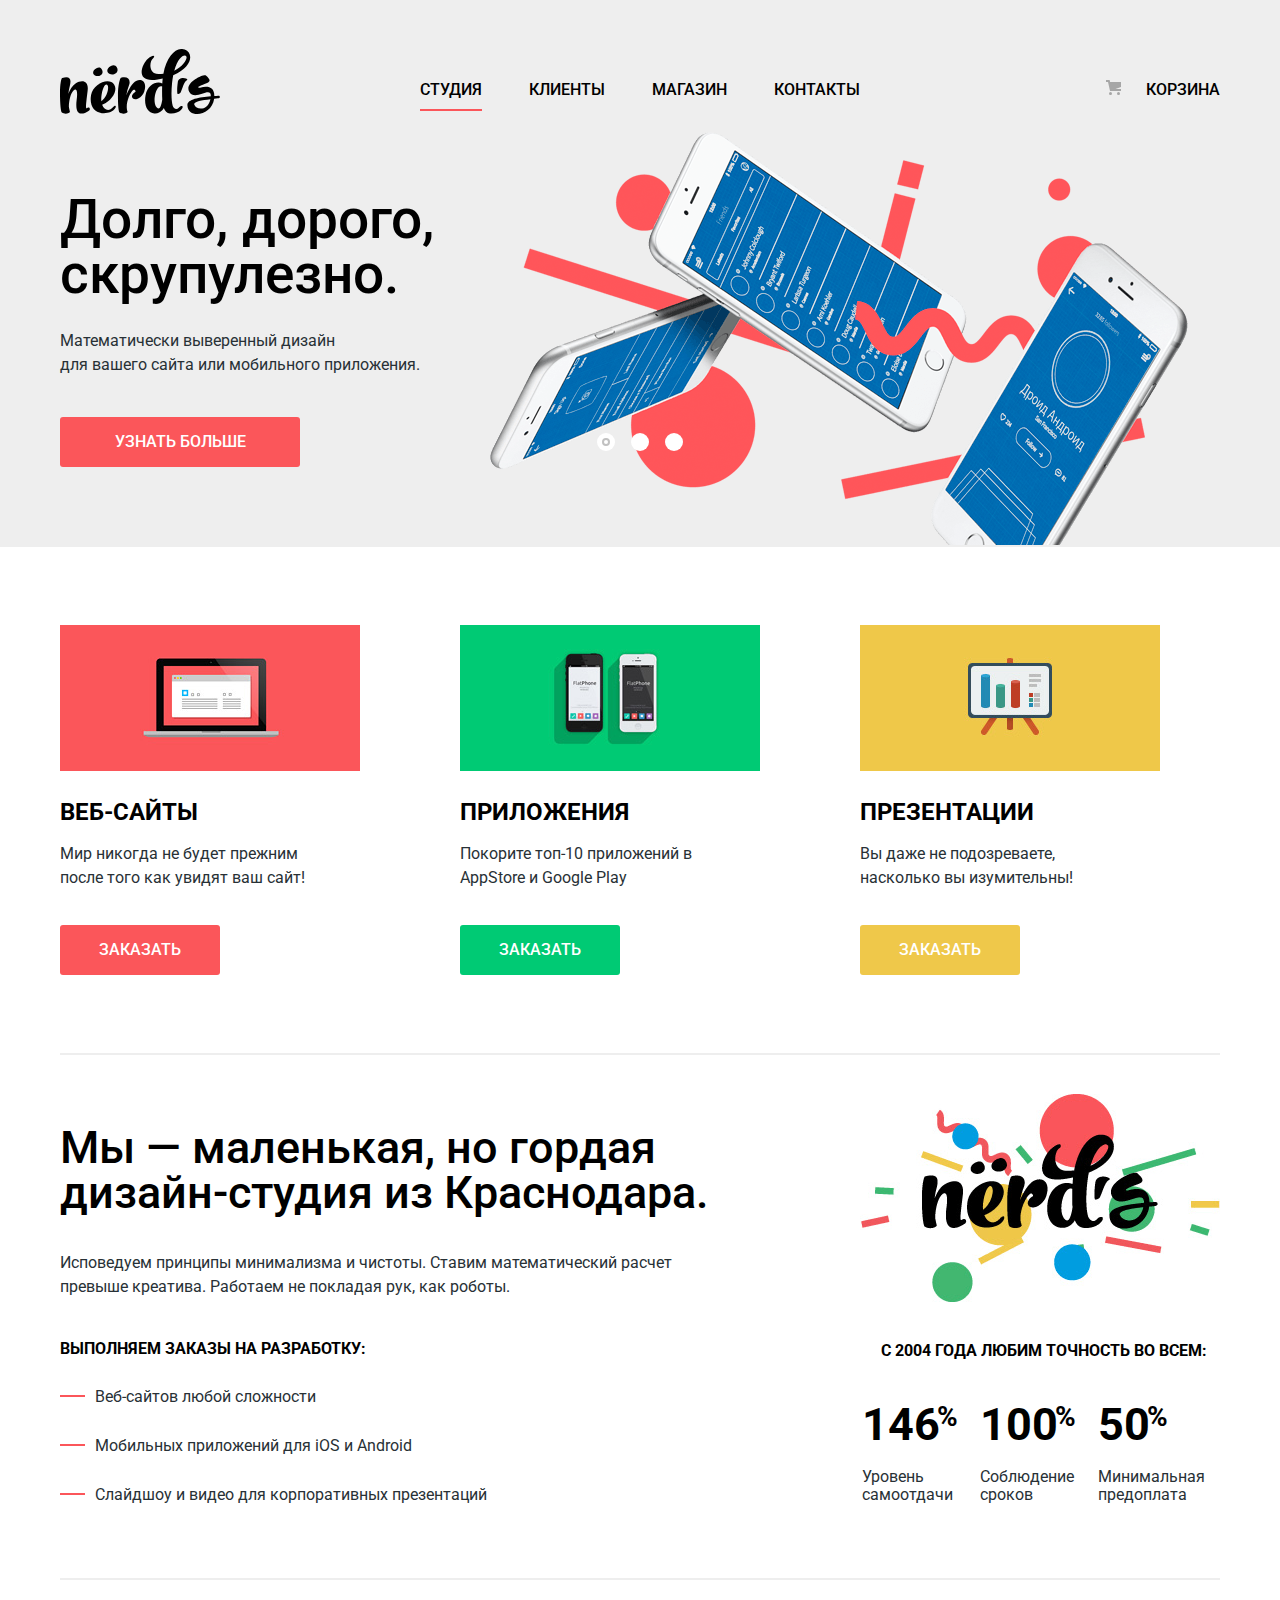
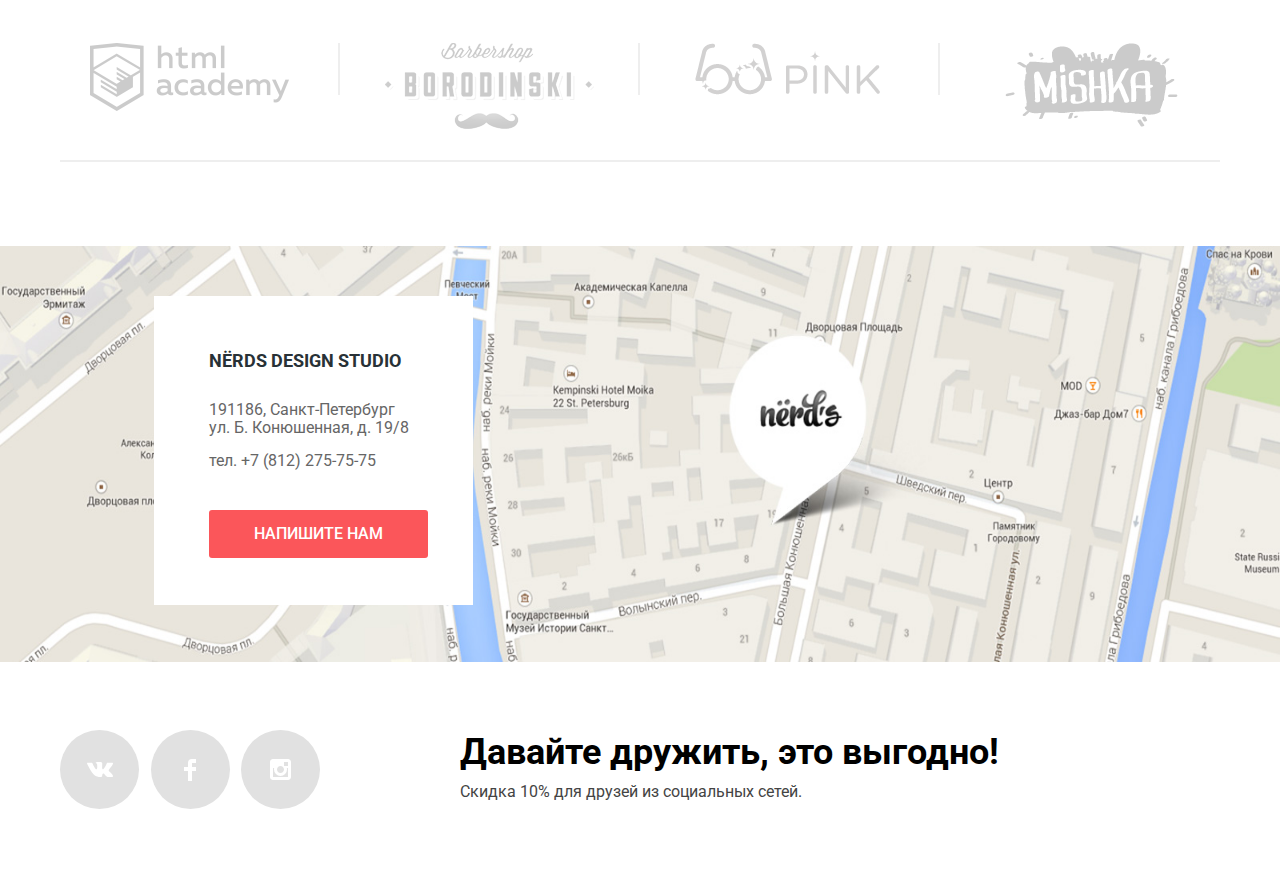
==== index.html @ 0e29449e "Исправил недочеты первой страницы. Начал разметку второй" ====
<!DOCTYPE html>
<html lang="ru">
  <head>
    <meta charset="utf-8">
    <title>HTML Academy: Нёрдс</title>
    <link href="https://fonts.googleapis.com/css?family=Roboto:400,500,700" rel="stylesheet">
    <link href="css/normalize.css" rel="stylesheet">
    <link href="css/style.css" rel="stylesheet">
  </head>
  <body>
    <header class="header-main">
      <nav class="header-nav container">
        <a class="header-logo">
          <img src="svg/header-svg/nerds-logo.svg" width="160" height="65" alt="Логотип Nerd's" class="logo">
        </a>
        <ul class="navigation-list">
          <li class="navigation-item"><a class="navigation-link current-link" href="index.html">Студия</a></li>
          <li class="navigation-item"><a class="navigation-link" href="#customers">Клиенты</a></li>
          <li class="navigation-item"><a class="navigation-link" href="catalog.html">Магазин</a></li>
          <li class="navigation-item"><a class="navigation-link" href="#communications">Контакты</a></li>
        </ul>
        <ul class="basket-list">
          <li class="basket-item"><a class="navigation-link basket" href="basket.html">Корзина</a></li>
        </ul>
      </nav>

      <section class="slider container">
        <div class="radio-input">
          <h2 class="visually-hidden">Преимущества</h2>
          <input class="visually-hidden" type="radio" id="product-1" name="toggle" checked>
          <input class="visually-hidden" type="radio" id="product-2" name="toggle">
          <input class="visually-hidden" type="radio" id="product-3" name="toggle">
          <div class="slider-controls">
            <label class="slider-controls-item slider-controls-item--1" for="product-1">Первый</label>
            <label class="slider-controls-item slider-controls-item--2" for="product-2">Второй</label>
            <label class="slider-controls-item slider-controls-item--3" for="product-3">Третий</label>
          </div>
          <ul class="slider-list">
            <li class="slider-item">
              <h3>Долго, дорого,<br> скрупулезно.</h3>
              <p>Математически выверенный дизайн<br> для вашего сайта или мобильного приложения.</p>
              <a class="slider-item-button button button-width" href="#">Узнать больше</a>
            </li>
            <li class="slider-item">
              <h3>Любим математику как никто другой</h3>
              <p>Никакого креатива, только математические формулы для расчета идеальных пропорций.</p>
              <a class="slider-item-button button button-width" href="#">Узнать больше</a>
            </li>
            <li class="slider-item">
              <h3>Только ночь,<br> только хардкор</h3>
              <p>Работать днем, как все? Мы против этого.<br> Ближе к полуночи работа только начинается.</p>
              <a class="slider-item-button button button-width" href="#">Узнать больше</a>
            </li>
          </ul>
        </div>
      </section>
    </header>

    <main class="main-content">
      <h1 class="visually-hidden">Наши услуги</h1>

      <section class="main-advantages container">
        <h2 class="visually-hidden">Преимущества</h2>
        <ul class="advantages-list">

          <li class="advantages-item item-1">
            <h3>Веб-сайты</h3>
            <p>
              Мир никогда не будет прежним<br>
              после того как увидят ваш сайт!
            </p>
            <a class="button button-bg button-width" href="#">Заказать</a>
          </li>

          <li class="advantages-item item-2">
            <h3>Приложения</h3>
            <p>
              Покорите топ-10 приложений в<br>
              AppStore и Google Play
            </p>
            <a class="button button-bg button-width" href="#">Заказать</a>
          </li>

          <li class="advantages-item item-3">
            <h3>Презентации</h3>
            <p>
              Вы даже не подозреваете,<br>
              насколько вы изумительны!
            </p>
            <a class="button button-bg button-width" href="#">Заказать</a>
          </li>
        </ul>
      </section>

      <div class="about-us-wrapper container">
        <section class="main-about-us">
          <p class="tagline">Мы — маленькая, но гордая дизайн-студия из Краснодара.</p>
          <p>Исповедуем принципы минимализма и чистоты. Ставим математический расчет превыше креатива. Работаем не покладая рук, как роботы.</p>
          <h3>Выполняем заказы на разработку:</h3>
          <ul class="order-criteria">
            <li>Веб-сайтов любой сложности</li>
            <li>Мобильных приложений для iOS и Android</li>
            <li>Слайдшоу и видео для корпоративных презентаций</li>
          </ul>
        </section>

        <section class="main-statistics">
          <h2 class="visually-hidden">Наша статистика</h2>
          <table>
            <caption>С 2004 года любим точность во всем:</caption>
            <tr class="percentages">
              <td>146<sup>%</sup></td>
              <td>100<sup>%</sup></td>
              <td>50<sup>%</sup></td>
            </tr>
            <tr class="descrpt-row">
              <td>Уровень самоотдачи</td>
              <td>Соблюдение сроков</td>
              <td>Минимальная предоплата</td>
            </tr>
          </table>
        </section>
      </div>

      <section class="main-contacts container">
        <h2 class="visually-hidden">Контакты</h2>
        <ul class="contacts-list">
          <li class="contact-item">
            <a name="customers" href="https://htmlacademy.ru/intensive/htmlcss">
              <img src="img/index-img/htmlacademy.png" width="199" height="68" alt="Логотип HTML Academy">
            </a>
          </li>
          <li class="contact-item">
            <a href="#">
              <img src="img/index-img/barbershop.png" width="209" height="90" alt="Логотип Barbershop Borodinski">
            </a>
          </li>
          <li class="contact-item">
            <a href="#">
              <img src="img/index-img/pink.png" width="185" height="52" alt="Логотип Pink">
            </a>
          </li>
          <li class="contact-item">
            <a href="#">
              <img src="img/index-img/mishka.png" width="173" height="84" alt="Логотип Mishka">
            </a>
          </li>
        </ul>
      </section>
    </main>

    <footer class="footer-main">

      <section class="main-map">
        <img src="img/footer-img/map.jpg" alt="Карта. Как нас найти?" width="1600" height="416">
        <div class="address-centerer container">
          <div class="address">
            <h3>Nёrds design studio</h3>
            <p>
              191186, Санкт-Петербург<br>
              ул. Б. Конюшенная, д. 19/8<br>
            </p>
            <p>тел. <a name="communications" class="telephone">+7 (812) 275-75-75</a></p>
            <a class="button button-width" href="write-us.html">Напишите нам</a>
          </div>
          <section class="modal modal-write-us">
            <h2>Напишите нам</h2>
            <form class="write-us-form" action="https://echo.htmlacademy.ru" method="post">
              <div class="wrapper-row">
                <p>
                  <label for="login-id">Ваше имя:</label><br>
                  <input type="text" name="login" id="login-id" pattern="^[А-Яа-яЁё\s]+$" placeholder="Имя Фамилия">
                </p>
                <p>
                  <label for="email-id">Ваш e-mail:</label><br>
                  <input type="email" name="email" id="email-id" placeholder="email@example.com">
                </p>
              </div>
              <div class="wrapper-row">
                <p>
                  <label for="comment-id">Текст письма:</label>
                  <textarea id="comment-id" name="comment" rows="5" cols="85" placeholder="В свободной форме"></textarea>
                </p>
              </div>
              <button class="button send-off" type="submit">Отправить</button>
              <button class="button-close" type="button">Закрыть</button>
            </form>
          </section>
        </div>

      </section>

      <section class="footer-social-media container">
        <h2 class="visually-hidden">Мы в социальных сетях</h2>
        <div class="social">
          <ul class="social-item">
            <li>
              <a class="radius-button button-vk" href="https://vk.com/htmlacademy">
                <span class="visually-hidden">Вконтакте</span>
                <svg xmlns="http://www.w3.org/2000/svg" width="26" height="15" viewBox="0 0 26 15">
                  <path fill="#FFF" d="M16.138 11.51c.956-.309 2.18 2.04 3.483 2.939.978.681 1.727.534 1.727.534l3.473-.05s1.815-.112.957-1.554c-.071-.12-.503-1.069-2.585-3.022-2.177-2.043-1.882-1.712.739-5.244 1.597-2.153 2.236-3.468 2.036-4.028-.192-.539-1.365-.399-1.365-.399L20.69.713c-.381.001-.704.119-.851.515-.003.004-.621 1.666-1.445 3.079-1.741 2.989-2.436 3.148-2.724 2.961-.661-.433-.494-1.737-.494-2.664 0-2.897.432-4.105-.846-4.417-.427-.104-.739-.172-1.828-.182-1.392-.021-2.574 0-3.244.329-.445.223-.786.712-.579.74.26.035.843.16 1.155.586.401.552.389 1.789.389 1.789s.229 3.411-.54 3.834c-.528.29-1.25-.302-2.803-3.016-.793-1.388-1.392-2.922-1.392-2.922s-.116-.285-.326-.441c-.25-.185-.6-.244-.6-.244L.848.684S.29.7.085.946c-.182.218-.015.668-.015.668s2.909 6.881 6.203 10.347c3.02 3.182 6.452 2.971 6.452 2.971h1.555s.469-.054.709-.312c.224-.24.214-.691.214-.691s-.031-2.109.935-2.419z"/>
                </svg>
              </a>
            </li>
            <li>
              <a class="radius-button button-facebook" href="#">
                <span class="visually-hidden">Фейсбук</span>
                <svg xmlns="http://www.w3.org/2000/svg" width="12" height="22" viewBox="0 0 12 22">
                  <path fill="#FFF" d="M12 4V0H8a4 4 0 0 0-4 4v4H0v4h4v10h4V12h4V8H8V4h4z"/>
                </svg>
              </a>
            </li>
            <li>
              <a class="radius-button button-instagram" href="#">
                <span class="visually-hidden">Инстраграм</span>
                <svg xmlns="http://www.w3.org/2000/svg" width="21" height="21" viewBox="0 0 21 21">
                  <path fill="#FFF" d="M18 0H3C1.35 0 0 1.35 0 3v15c0 1.65 1.35 3 3 3h15c1.65 0 3-1.35 3-3V3c0-1.65-1.35-3-3-3zm-7.5 7c1.93 0 3.5 1.57 3.5 3.5S12.43 14 10.5 14 7 12.43 7 10.5 8.57 7 10.5 7zM18 18H3V9h1.181A6.504 6.504 0 0 0 4 10.5a6.5 6.5 0 1 0 13 0 6.45 6.45 0 0 0-.181-1.5H18v9zm0-11h-4V3h4v4z"/>
                </svg>
              </a>
            </li>
          </ul>
        </div>
        <div class="be-friend">
          <b>Давайте дружить, это выгодно!</b>
          <p>Скидка 10% для друзей из социальных сетей.</p>
        </div>
      </section>
    </footer>
  </body>
</html>
---- css/style.css ----
body {
  margin: 0;
  padding: 0;
  font-family: 'Roboto', sans-serif;
  font-size: 16px;
  line-height: 24px;
  font-weight: 400;
  color: #283136;
  background-color: #ffffff;
}

.header-main {
  background-color: #eeeeee;
  margin-bottom: 62px;
}

.container {
  width: 1160px;
  padding: 0 20px;
}

a {
  text-decoration: none;
}

.visually-hidden {
  display: none;
}

.button {
  display: block;
  width: 240px;
  padding: 13px 0;
  line-height: 18px;
  color: #ffffff;
  text-transform: uppercase;
  text-align: center;
  text-decoration: none;
  background-color: #fb565a;
  border-radius: 3px;
  font-weight: 500;
  border: none;
}

.button:hover,
.button:focus {
  background-color: #e74246;
}

.button:active {
  color: rgba(255, 255, 255, 0.3);
  background-color: #d7373b;
  box-shadow: 0 3px rgba(0, 0, 0, 0.1) inset;
}

.header-nav {
  display: flex;
  justify-content: space-between;
  margin: 0 auto;
  padding-top: 49px;

}

.header-logo {
  width: 165px;
  height: 65px;
  display: flex;
}

.navigation-list {
  width: 440px;
  padding: 0;
  padding-top: 10px;
  padding-left: 35px;
  display: flex;
  justify-content: space-between;
  align-items: flex-end;
  flex-wrap: wrap;
}

.navigation-item,
.basket-item {
  list-style-type: none;
  margin: 0;
}

.navigation-item a,
.basket-item a {
  color: #000000;
  text-transform: uppercase;
  font-weight: 500;
  line-height: 30px;
}

.basket-list {
  width: 160px;
  display: flex;
  justify-content: flex-end;
  align-items: flex-end;
}

.basket::before {
  content: url("../svg/header-svg/cart-icon.svg");
  width: 15px;
  height: 15px;
  padding-right: 25px;
}

.navigation-item .navigation-link:hover,
.basket-item .navigation-link:hover {
  color: #fb565a;
}

.navigation-item .navigation-link:active,
.basket-item .navigation-link:active {
  color: rgba(0, 0, 0, 0.3);
}

.navigation-item .current-link {
  border-bottom: 2px solid #fb565a;
  padding-bottom: 10px;
}

.radio-input {
  width: 1160px;
  margin: 0 auto;
  padding: 0px;
  box-sizing: border-box;
}

.slider {
  margin: 0 auto;
  position: relative;
  background-color: #eeeeee;
}

.slider-controls {
  position: absolute;
  left: 50%;
  bottom: 104px;
  z-index: 100;
  width: 160px;
  height: 18px;
  text-align: center;
  font-size: 0;
  transform: translateX(-50%);
}

.slider-controls label {
  position: relative;
  display: inline-block;
  width: 18px;
  height: 18px;
  padding: 8px;
  border-radius: 50%;
  cursor: pointer;
}

.slider-controls label::after {
  content: "";
  position: absolute;
  top: 8px;
  left: 8px;
  z-index: 1;
  width: 18px;
  height: 18px;
  background: #ffffff;
  border-radius: 50%;
}

.slider-list {
  margin: 0;
  padding: 0;
  list-style: none;
}

.slider-item {
  display: none;
  padding: 71px 0 80px 0;
}


.slider-item:nth-child(1) {
  background-image: url("../img/header-img/slide1.png");
  background-repeat: no-repeat;
  background-position: 93% 11px;
}

.slider-item:nth-child(2) {
  background-image: url("../img/header-img/slide2.png");
  background-repeat: no-repeat;
  background-position: 100% 0;
}

.slider-item:nth-child(3) {
  background-image: url("../img/header-img/slide3.png");
  background-repeat: no-repeat;
  background-position: 100% 20px;
}

#product-1:checked ~ .slider-list .slider-item:nth-child(1) {
  display: block;
}

#product-2:checked ~ .slider-list .slider-item:nth-child(2) {
  display: block;
}

#product-3:checked ~ .slider-list .slider-item:nth-child(3) {
  display: block;
}

#product-1:checked ~ .slider-controls .slider-controls-item--1::before,
#product-2:checked ~ .slider-controls .slider-controls-item--2::before,
#product-3:checked ~ .slider-controls .slider-controls-item--3::before {
  content: "";
  position: absolute;
  left: 50%;
  top: 50%;
  z-index: 2;
  width: 4px;
  height: 4px;
  margin: -4px;
  background-color: inherit;
  border: 2px solid #c1c1c1;
  border-radius: 50%;
}

.slider-item h3 {
  max-width: 600px;
  margin: 0;
  margin-bottom: 27px;
  font-size: 55px;
  line-height: 55px;
  font-weight: 500;
  color: #000000;
}

.slider-item p {
  max-width: 430px;
  margin: 0;
  margin-bottom: 40px;
}

.slider-item .button-width {
  padding: 16px 0px;
}

.main-content {
  display: flex;
  flex-direction: column;
}

.main-advantages {
  display: flex;
  margin: 0 auto;
  margin-bottom: 78px;
}

.advantages-list {
  width: 1100px;
  display: flex;
  justify-content: space-between;
  padding: 0;
  list-style-type: none;
  margin-bottom: 0;
}

.advantages-item {
  width: 300px;
  padding-top: 150px;
}

.item-1 {
  background-image: url("../img/index-img/illustration-1.jpg");
  background-repeat: no-repeat;
}

.item-2 {
  background-image: url("../img/index-img/illustration-2.jpg");
  background-repeat: no-repeat;
}

.item-2 .button {
  background-color: #00ca74;
}

.item-2 .button:hover {
  background-color: #00aa62;
}

.item-3 {
  background-image: url("../img/index-img/illustration-3.jpg");
  background-repeat: no-repeat;
}

.item-3 .button {
  background-color: #efc84a;
}

.item-3 .button:hover {
  background-color: #e5a722;
}

.advantages-item h3 {
  color: #000000;
  font-size: 24px;
  font-weight: 700;
  line-height: 30px;
  text-transform: uppercase;
  margin-top: 22px;
  text-align: left;
  margin-bottom: 15px;
}

.advantages-item p {
  margin-top: 0px;
  margin-bottom: 35px;
  vertical-align: bottom;
}

.advantages-item .button-width {
  width: 160px;
  padding: 16px 0px;
}

.about-us-wrapper {
  position: relative;
  display: flex;
  flex-direction: row;
  justify-content: space-between;
  margin: 0 auto;
  padding-bottom: 30px;
  margin-bottom: 45px;
  padding-top: 26px;
}

.about-us-wrapper::before {
  position: absolute;
  top: 0px;
  content: "";
  width: 1160px;
  height: 2px;
  background-color: #eeeeee;
}

.main-about-us {
  width: 660px;
  display: flex;
  flex-direction: column;
  margin-top: 26px;
}

.tagline {
  color: #000000;
  font-size: 45px;
  line-height: 45px;
  font-weight: 500;
  margin-bottom: 20px;
  margin-top: 20px;
}

.main-about-us h3 {
  font-size: 16px;
  color: #000000;
  text-transform: uppercase;
  font-weight: 700;
  margin-top: 22px;
}

.order-criteria {
  padding-left: 35px;
  margin-top: 8px;
  list-style-type: none;
}

.order-criteria li {
  position: relative;
  margin-bottom: 25px;
}

.order-criteria li::before {
  position: absolute;
  width: 25px;
  height: 2px;
  background-color: #fb565a;
  content: "";
  top: 10px;
  left: -35px;
}

.main-statistics {
  width: 360px;
  display: flex;
  flex-direction: column;
  margin-top: 15px;
  padding-top: 245px;
  background-image: url("../img/index-img/nerds-illustration.png");
  background-repeat: no-repeat;
}

.main-statistics table {
  width: 360px;
}

.main-statistics caption {
  color: #000000;
  font-weight: 700;
  text-transform: uppercase;
  margin-bottom: 35px;
}

td {
  padding: 20px;
  padding-left: 0px;
  padding-bottom: 15px;
}

.percentages {
  color: #000000;
  line-height: 10px;
  font-size: 45px;
  font-weight: 700;
}

.percentages sup {
  font-size: 28px;
  margin-left: -3px;
}

.descrpt-row td {
  line-height: 18px;
}

.main-contacts {
  position: relative;
  margin: 0 auto;
  margin-bottom: 70px;
  padding-top: 20px;
  padding-bottom: 20px;
  padding-left: 0;
}

.main-contacts::before {
  position: absolute;
  top: -45px;
  left: 10px;
  content: "";
  width: 1160px;
  height: 2px;
  background-color: #eeeeee;
}

.main-contacts::after {
  position: absolute;
  top: 137px;
  left: 10px;
  content: "";
  width: 1160px;
  height: 2px;
  background-color: #eeeeee;
}

.contacts-list {
  display: flex;
  justify-content: space-between;
  list-style-type: none;
  padding-left: 0;
  margin-top: 0;
}

.contacts-list li {
  position: relative;
  display: flex;
  width: 260px;
}

.contacts-list li:first-of-type img {
  padding-left: 40px;
}

.contacts-list li:nth-of-type(2) img {
  padding-left: 35px;
}

.contacts-list li:nth-of-type(3) img {
  padding-left: 45px;
}

.contacts-list li:last-of-type img {
  padding-left: 55px;
}

.contact-item:first-of-type::after,
.contact-item:nth-of-type(2)::after,
.contact-item:nth-of-type(3)::after {
  position: absolute;
  left: 288px;
  content: "";
  width: 2px;
  height: 52px;
  background-color: #eeeeee;
}

.contacts-list img {
  opacity: 0.2;
}

.contacts-list img:hover {
  opacity: 1;
}

.contacts-list img:active {
  opacity: 0.1;
}

.main-map {
  position: relative;
}

.main-map img {
  width: 100%;
}

.address-centerer {
  position: absolute;
  width: 1160px;
  margin: 0 auto;
  left: 134px;
  top: 50px;
}

.address {
  width: 319px;
  padding-top: 50px;
  padding-bottom: 47px;
  background-color: #ffffff;
  text-align: center;
}

.address h3 {
  font-size: 18px;
  line-height: 30px;
  font-weight: 700;
  margin-top: 0;
  text-transform: uppercase;
  margin-bottom: 25px;
  padding-right: 50px;
  padding-left: 55px;
  text-align: left;
}

.address p {
  color: #666666;
  line-height: 18px;
  margin-bottom: 15px;
  padding-right: 50px;
  padding-left: 55px;
  text-align: left;
  word-wrap: break-word;
}

.address p:last-of-type {
  margin: 0;
  margin-bottom: 40px;
}

.address .button-width {
  width: 219px;
  margin-right: 40px;
  margin-left: 55px;
  padding: 15px 0px;
}

.modal {
  position: fixed;
  color: #000000;
  background-color: #ffffff;
  top: 30px;
  left: 257px;
}

.modal-write-us {
  display: none;
  width: 765px;
  padding: 70px 100px 84px 100px;
  border: 1px solid transparent;
  box-shadow: 2px 2px 70px 10px #595a5a;
}

.modal-write-us h2 {
  color: #000000;
  font-size: 45px;
  line-height: 45px;
  font-weight: 500;
  margin: 0;
  margin-bottom: 48px;
}

.wrapper-row {
  width: 760px;
  display: flex;
  justify-content: space-between;
}

.wrapper-row:first-of-type {
  margin-bottom: 20px;
}

.wrapper-row textarea {
  margin-bottom: 31px;
  resize: none;
}

.wrapper-row:not(:last-of-type) p {
  width: 360px;
}

.wrapper-row p {
  margin-top: 0px;
  line-height: 18px;
  font-weight: 700;
}

.write-us-form input[type="text"],
.write-us-form input[type="email"],
.write-us-form textarea {
  width: 100%;
  margin-top: 12px;
  box-sizing: border-box;
  outline: none;
  border: 2px solid #d7dcde;
  border-radius: 3px;
  padding: 16px 0px 18px 14px;
  font: inherit;
  font-weight: 400;
  color: #444444;
  opacity: 0.5;
  line-height: 18px;
}

.wrapper-row input:hover,
.wrapper-row textarea:hover {
  border-color: #b4b9bb;
}

.wrapper-row input:focus,
.wrapper-row textarea:focus {
  color: #444444;
  border-color: #000000;
  opacity: 1;
}

.wrapper-row input:invalid {
  border-color: #e74246;
  color: #e74246;
}


.button-close {
  position: absolute;
  top: 90px;
  left: 850px;
  font-size: 0;
  border: 0;
  width: 21px;
  height: 21px;
  background-color: transparent;
}

.button-close::before,
.button-close::after {
  content: "";
  position: absolute;
  top: 9px;
  left: 1px;
  width: 20px;
  height: 4px;
  background-color: #fb565a;
  opacity: 0.3;
}

.button-close::before {
  transform: rotate(45deg);
}

.button-close::after {
  transform: rotate(-45deg);
}

.button-close:hover::before,
.button-close:hover::after {
  opacity: 1;
}

.button-close:active::before,
.button-close:active::after {
  opacity: 0.1;
}

.footer-social-media {
  display: flex;
  margin: 0 auto;
  margin-bottom: 65px;
  justify-content: space-between;
  flex-wrap: wrap;
  margin-top: 45px;
}

.social-item {
  width: 260px;
  display: flex;
  justify-content: space-between;
  padding: 0px;
  text-decoration: none;
  list-style-type: none;
}

.social-item .radius-button {
  display: flex;
  align-items: center;
  justify-content: center;
  width: 79px;
  height: 79px;
  background-color: #e1e1e1;
  border-radius: 50%;
}

.social-item .radius-button:hover {
  background-color: #e74246;
}

.social-item .radius-button:active {
  background-color: #d7373b;
  box-shadow: inset 0px 3px 2px 0px #c13135;
}

.social-item .radius-button:active path {
  opacity: 0.3;
}

.be-friend {
  width: 760px;
  padding-top: 20px;
}

.be-friend b {
  color: #000000;
  font-size: 36px;
  line-height: 36px;
  font-weight: 700;
}

.be-friend p {
  color: #444444;
  line-height: 22px;
  vertical-align: middle;
  margin-top: 10px;
}

.catalog-page {
  margin: 0;
  padding: 0;
  font-family: 'Roboto', sans-serif;
  font-size: 16px;
  line-height: 24px;
  font-weight: 400;
  color: #283136;
  background-color: #ffffff;
}

.catalog-page .header-main {
  margin-bottom: 55px;
}

.header-h1 {
  color: #000000;
  display: flex;
  justify-content: center;
  margin: 0 auto;
  width: 760px;
  margin-top: 72px;
  padding-bottom: 107px;
  font-size: 55px;
  line-height: 55px;
}

.catalog-page .logo:hover {
  opacity: 0.7;
}

.catalog-page .logo:active {
  opacity: 0.2;
}


.catalog-page .main-content {
  display: flex;
  margin: 0 auto;
  flex-direction: row;
  justify-content: space-between;
}

.catalog-page .filter {
  width: 260px;
  margin-right: 140px;
}

.filter-group fieldset {
  border: 0;
}

.radio-item,
.checkbox-item,
.sort-by-class,
.project-screen {
  list-style-type: none;
}

.filter-group legend {
  color: #000000;
  font-size: 18px;
  line-height: 30px;
  font-weight: bold;
  text-transform: uppercase;
}

.range-list {
  padding-top: 0;
  padding-left: 0;
}

.range-list {
  margin: 0;
  padding: 0;
}

.range-filter {
  width: 260px;
  margin-top: 49px;
  margin-bottom: 55px;
}

.range-controls {
  position: relative;
  height: 41px;
  background-color: #eeeeee;
  border-radius: 5px;
  margin-bottom: 15px;
  padding-top: 39px;
  padding-right: 20px;
  padding-left: 20px;
}

.range-controls .scale {
  height: 2px;
  background: #d7dcde;
}

.range-controls .bar {
  width: 70%;
  height: 2px;
  background: #00ca74;
}

.range-controls .toggle {
  position: absolute;
  top: 31px;
  left: 0;
  width: 4px;
  height: 4px;
  padding: 0;
  border: 8px solid #ffffff;
  background-color: #ababab;
  border-radius: 50%;
  box-shadow: 0 2px 1px 0 #cfcfcf;
  cursor: pointer;
}

.range-controls .toggle-min {
  left: 18px;
}

.range-controls .toggle-max {
  left: 160px;
}

.price-controls {
  font-size: 0;
}

.price-controls label {
  display: inline-block;
  width: 50%;
  font-size: 16px;
  text-transform: uppercase;
}

.price-controls input {
  width: 60px;
  font-family: "Roboto", sans-serif;
  padding: 8px 10px;
  margin-left: 10px;
  font-size: 16px;
  text-align: center;
  color: #283136;
  border: none;
  border-radius: 5px;
  background: #f1f1f1;
}

.max-price {
  text-align: right;
}

.radio-list {
  padding: 0;
  margin: 0;
  margin-bottom: 10px;
}

.radio-item {
  padding: 0;
  line-height: 20px;
}

.radio-item li {
  padding-bottom: 20px;
}

.radio-container {
  position: relative;
  padding-left: 35px;
  cursor: pointer;
}

.radio-container:hover {
  color: #000000;
}

.radio-container input[type="radio"] + .radio-indicator {
  position: absolute;
  left: 0px;
  top: -2px;
  width : 18px;
  height: 18px;
  border-radius: 50%;
  border: 3px solid #4d4d4d;
  opacity: 0.4;
}

.radio-container input[type="radio"]:hover + .radio-indicator {
  opacity: 1;
}

.radio-container input[type="radio"]:checked + .radio-indicator::before,
.radio-container input[type="radio"]:checked + .radio-indicator::after {
  position: absolute;
  content: "";
  top: 4px;
  left: 4px;
  width: 10px;
  height: 10px;
  border-radius: 50%;
  background-color: #4d4d4d;
}

.checkbox-list {
  padding: 0;
  margin: 0;
  margin-bottom: 15px;
}

.checkbox-item {
  padding: 0;
  line-height: 20px;
}

.filter-checkbox {
  padding-bottom: 20px;
}

.checkbox-container {
  position: relative;
  padding-left: 35px;
  cursor: pointer;
}

.checkbox-container:hover {
  color: #283136;
}

.checkbox-container input[type="checkbox"] + .checkbox-indicator {
  position: absolute;
  top: -3px;
  left: -1px;
  width: 21px;
  height: 21px;
  border: 2px solid #283136;
  border-radius: 3px;
  opacity: 0.4;
}

.checkbox-container input[type="checkbox"]:hover + .checkbox-indicator {
  opacity: 1;
}

.checkbox-container input[type="checkbox"] + .checkbox-indicator::before  {
  position: absolute;
  content: "";
  top: 5px;
  left: 6px;
  width: 5px;
  height: 12px;
  background-color: #4d4d4d;
  opacity: 0.4;
}

.checkbox-container input[type="checkbox"] + .checkbox-indicator::after {
  position: absolute;
  content: "";
  top: 4px;
  left: 10px;
  width: 16px;
  height: 5px;
  background-color: #4d4d4d;
  opacity: 0.4;
}

.checkbox-container input[type="checkbox"] + .checkbox-indicator::before,
.checkbox-container input[type="checkbox"] + .checkbox-indicator::after {
  transform: rotate(135deg);
}

.checkbox-indicator::before,
.checkbox-indicator::after {
  display: none;
}

.checkbox-container input[type="checkbox"]:checked + .checkbox-indicator::before,
.checkbox-container input[type="checkbox"]:checked + .checkbox-indicator::after {
  display: block;
  opacity: 1;
}

.button-show {
  width: 260px;
  color: #000000;
  background-color: #eeeeee;
  padding: 15px 15px;
}

.button-show:hover,
.button-show:focus {
  background-color: #dfdfdf;
}

.button-show:active {
  background-color: #d5d5d5;
  color: rgba(0, 0, 0, 0.3);
}




.templates-wrapper {
  display: flex;
  width: 760px;
  flex-direction: column;
}
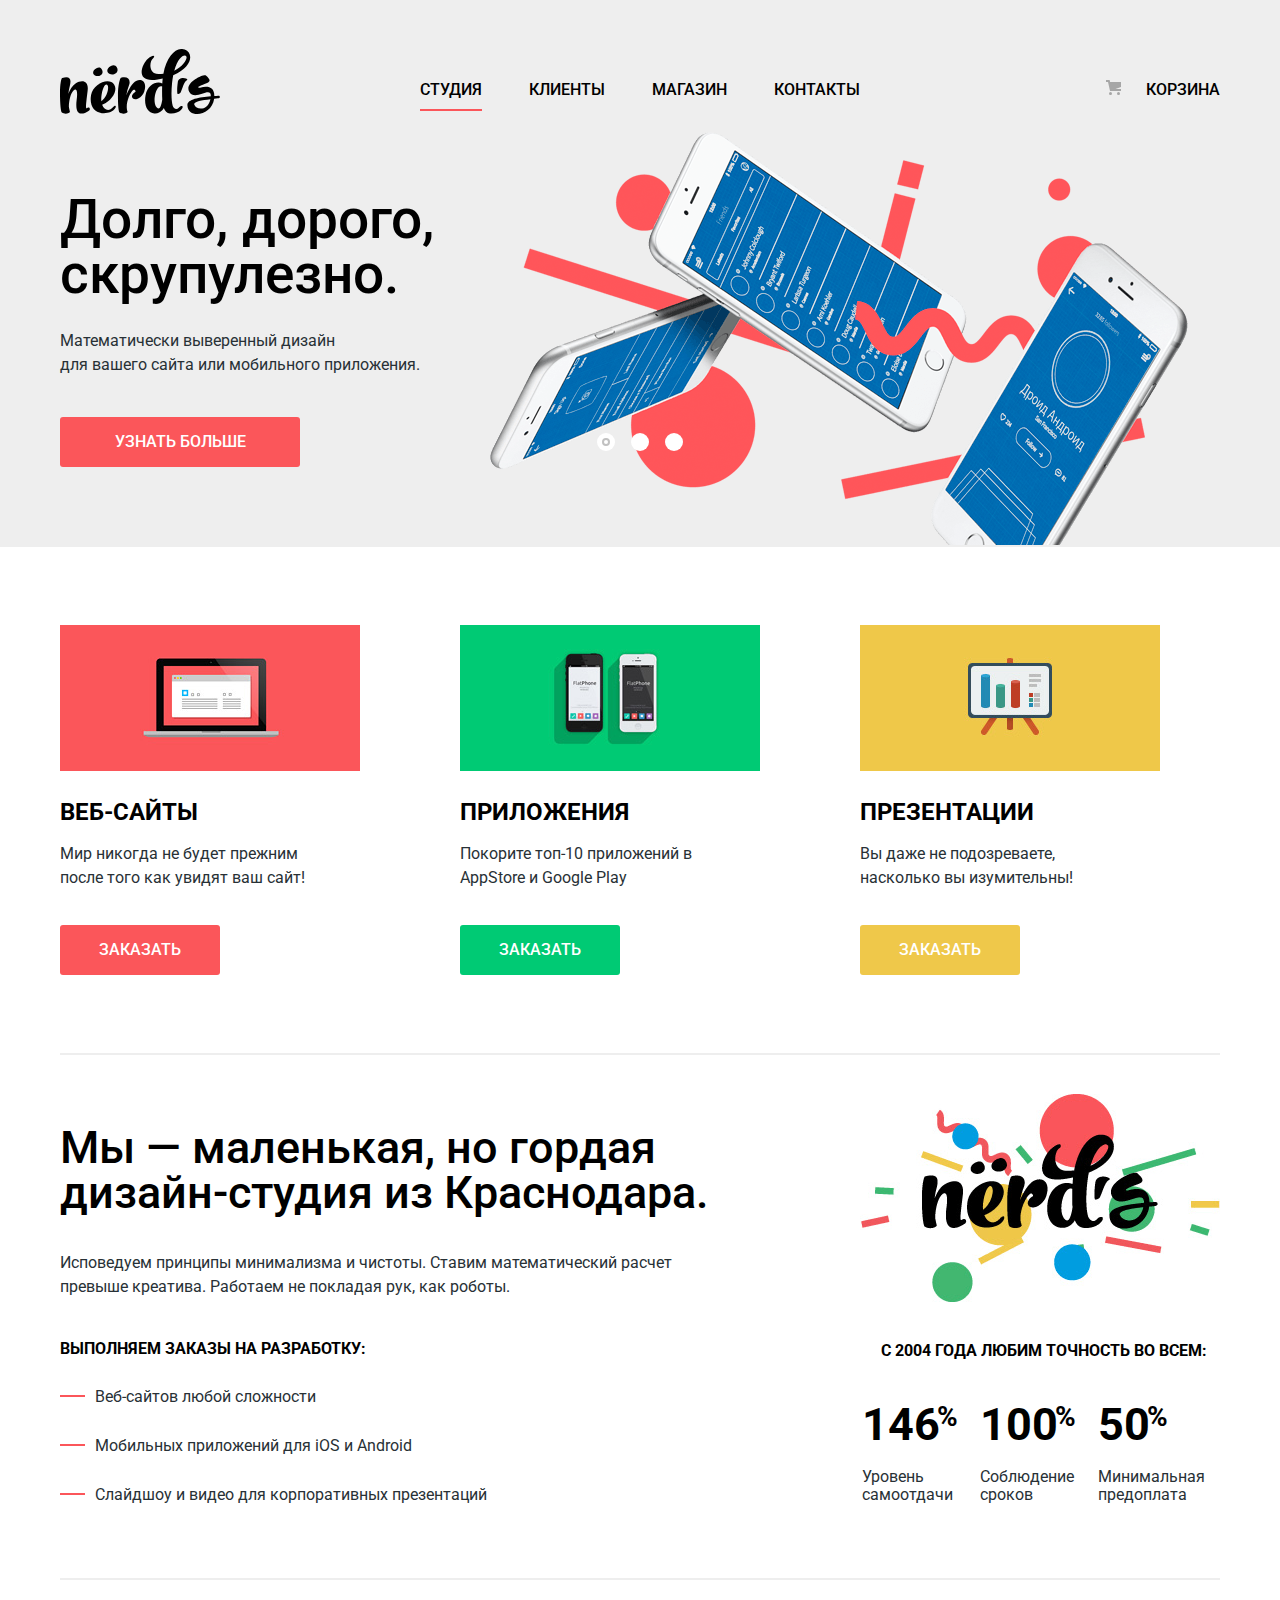
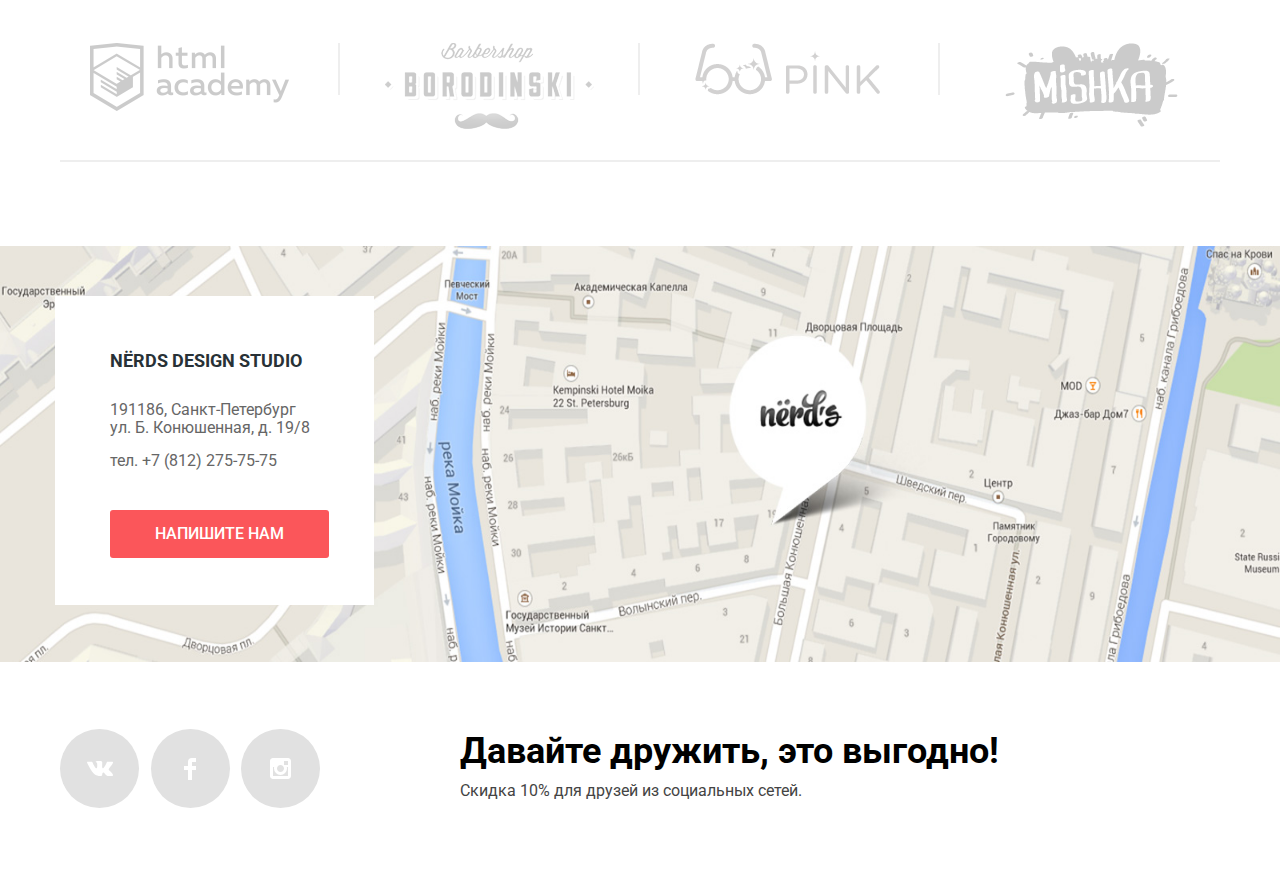
==== commit a0709742: "Доделал вторую страницу." ====
--- a/index.html
+++ b/index.html
@@ -152,7 +152,7 @@
     <footer class="footer-main">
 
       <section class="main-map">
-        <img src="img/footer-img/map.jpg" alt="Карта. Как нас найти?" width="1600" height="416">
+        <img src="img/footer-img/map.jpg" alt="Карта. Как нас найти?" width="1600" height="462">
         <div class="address-centerer container">
           <div class="address">
             <h3>Nёrds design studio</h3>
--- a/css/style.css
+++ b/css/style.css
@@ -516,18 +516,22 @@
 
 .main-map {
   position: relative;
+  height: 416px;
 }
 
 .main-map img {
+  position: absolute;
   width: 100%;
+  z-index: -1;
+  height: 100%;
 }
 
 .address-centerer {
-  position: absolute;
   width: 1160px;
   margin: 0 auto;
-  left: 134px;
-  top: 50px;
+  padding-top: 50px;
+  padding-bottom: 50px;
+  padding-left: 10px;
 }
 
 .address {
@@ -704,7 +708,7 @@
   margin-bottom: 65px;
   justify-content: space-between;
   flex-wrap: wrap;
-  margin-top: 45px;
+  margin-top: 51px;
 }
 
 .social-item {
@@ -1061,10 +1065,261 @@
 }
 
 
-
-
 .templates-wrapper {
   display: flex;
   width: 760px;
   flex-direction: column;
 }
+
+.sort {
+  display: flex;
+  justify-content: space-between;
+  width: 760px;
+  margin-bottom: 40px;
+}
+
+.sort b {
+  font-size: 18px;
+  line-height: 18px;
+  font-weight: 700;
+  color: #000000;
+  text-transform: uppercase;
+  margin-top: 5px;
+}
+
+.sort-container {
+  width: 360px;
+  justify-content: space-between;
+  display: flex;
+}
+
+.sort-by-class {
+  width: 275px;
+  display: flex;
+  justify-content: space-between;
+  flex-wrap: wrap;
+  padding: 0;
+  text-transform: uppercase;
+  margin-top: 5px;
+  font-size: 14px;
+  line-height: 18px;
+}
+
+.sort-item a {
+  opacity: 0.3;
+}
+
+.sort-item a:hover {
+  opacity: 0.6;
+}
+
+.sort-item a:active {
+  color: #000000;
+  opacity: 1;
+}
+
+.sort-by-arrow {
+  width: 40px;
+  display: flex;
+  justify-content: space-between;
+  list-style-type: none;
+  margin-top: 0;
+  padding-left: 50px;
+}
+
+.sort-by-arrow a path {
+  fill: #231F20;
+  opacity: 0.2;
+}
+
+.sort-by-arrow a:hover path {
+  fill: #a6a6a6;
+  opacity: 1;
+}
+
+.sort-by-arrow a:active path {
+  fill: #231f20;
+}
+
+.templates {
+  width: 760px;
+  display: flex;
+  justify-content: space-between;
+}
+
+.project-screen {
+  display: flex;
+  justify-content: space-between;
+  flex-wrap: wrap;
+  margin-top: 0;
+  padding-left: 0;
+  margin-bottom: 25px;
+}
+
+.project-item {
+  position: relative;
+  width: 360px;
+  margin-bottom: 27px;
+}
+
+.project-item img {
+  border: 1px solid #e5e5e5;
+  box-sizing: border-box;
+}
+
+.browser {
+  position: relative;
+  display: flex;
+  align-items: center;
+  width: 360px;
+  height: 39px;
+  border: 1px solid #4d4d4d;
+  box-sizing: border-box;
+  border-top-right-radius: 4px;
+  border-top-left-radius: 4px;
+  background-color: #4d4d4d;
+  opacity: 0.1;
+}
+
+.dot-list {
+  display: flex;
+  justify-content: space-between;
+  width: 60px;
+  padding-left: 15px;
+  list-style-type: none;
+  margin-bottom: 15px;
+}
+
+.dot-list li::before {
+  position: absolute;
+  content: "";
+  width: 14px;
+  height: 14px;
+  border-radius: 50%;
+  background-color: #ffffff;
+}
+
+.dot-list li:nth-of-type(2)::before {
+  margin-left: -7px;
+}
+
+.dot-list li:last-of-type::before {
+  margin-left: -14px;
+}
+
+.description-hover {
+  display: none;
+  position: absolute;
+  top: 376px;
+  margin-top: 8px;
+  text-align: center;
+  background-color: #eeeeee;
+  width: 360px;
+  padding-top: 25px;
+  padding-bottom: 45px;
+}
+
+.description-hover h3 {
+  color: #000000;
+  text-transform: uppercase;
+  font-size: 18px;
+  line-height: 30px;
+  margin-top: 0;
+  margin-bottom: 15px;
+  padding-right: 65px;
+  padding-left: 60px;
+}
+
+.description-hover .description-info {
+  margin-top: 0;
+  margin-bottom: 32px;
+  padding-right: 60px;
+  padding-left: 60px;
+  color: #666666;
+  line-height: 18px;
+}
+
+.description-hover .price-item {
+  margin-bottom: 0;
+  margin-top: 0;
+  padding-right: 60px;
+  padding-left: 60px;
+}
+
+.description-hover .button {
+  width: 200px;
+  margin-left: 20px;
+  font-weight: 500;
+  line-height: 18px;
+  padding: 15px 0px;
+}
+
+.description-hover .button-bg:active {
+  color: #ffffff;
+}
+
+.project-item img:hover ~ .description-hover {
+  display: block;
+}
+
+.main-pages {
+  display: flex;
+  width: 760px;
+  justify-content: flex-start;
+  margin-bottom: 55px;
+}
+
+.pages {
+  padding-left: 0;
+  list-style-type: none;
+}
+
+.pages a {
+  color: #000000;
+  text-transform: uppercase;
+  text-decoration: none;
+}
+
+.pages li {
+  display: inline;
+  margin-right: 8px;
+  vertical-align: center;
+}
+
+.page-button {
+  width: 50px;
+  padding: 16px 20px 14px 20px;
+  background-color: #eeeeee;
+  border-radius: 2px;
+  line-height: 18px;
+  font-weight: 500;
+}
+
+.page-current {
+  padding: 13px 17px 12px 17px;
+  border: 3px solid #dbdbdb;
+  background-color: #eeeeee;
+  border-radius: 2px;
+  background-color: #ffffff;
+}
+
+.page-current:active {
+  border: none;
+  padding: 16px 20px 14px 20px;
+  border-radius: 2px;
+}
+
+.page-button:hover {
+  background-color: #dfdfdf;
+}
+
+.page-button:active {
+  background-color: #d5d5d5;
+  box-shadow: inset 0px 3px 2px 0px #bfbfbf;
+  color: rgba(0, 0, 0, 0.3);
+}
+
+.page-next {
+  width: 260px;
+  padding: 17px 77px 14px 77px;
+}
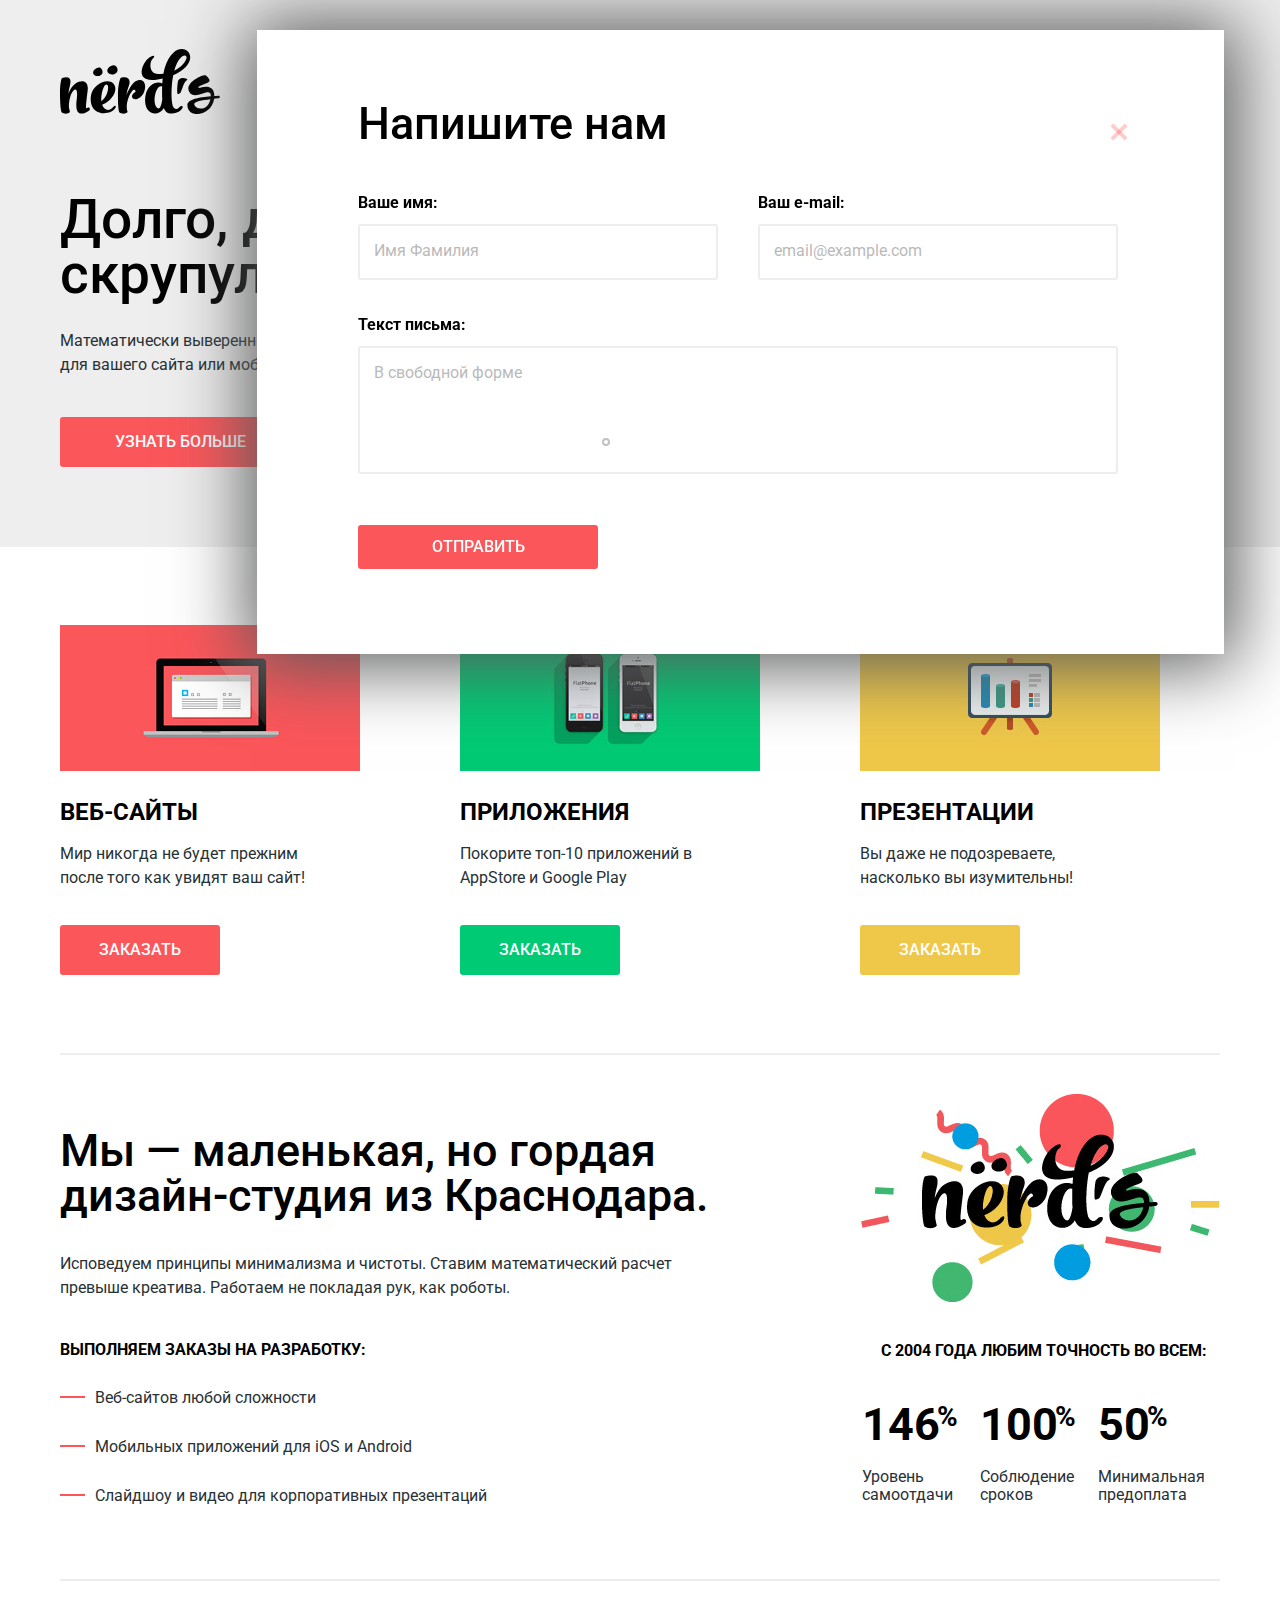
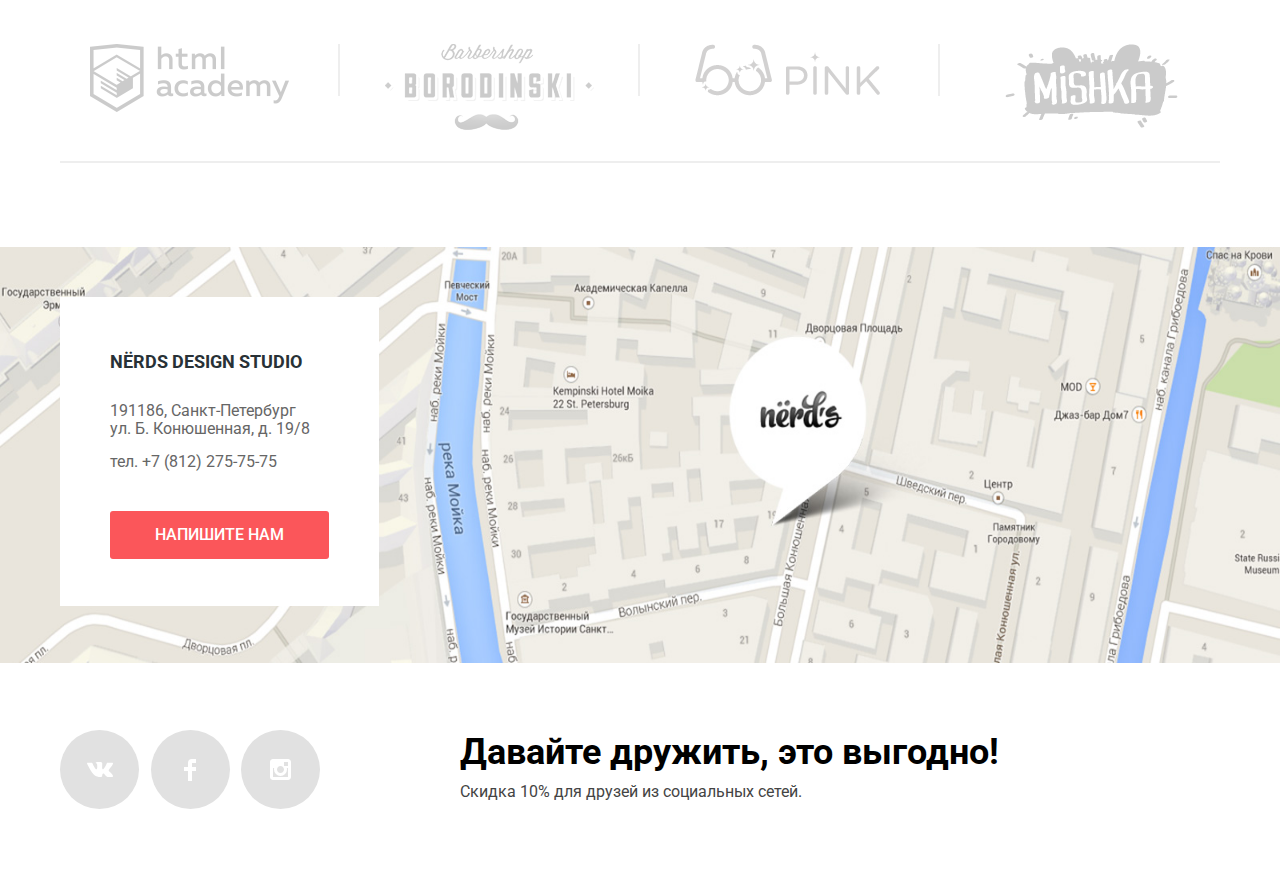
==== commit 00e212ad: "Мелкие исправления. Добавил JS." ====
--- a/index.html
+++ b/index.html
@@ -161,9 +161,9 @@
               ул. Б. Конюшенная, д. 19/8<br>
             </p>
             <p>тел. <a name="communications" class="telephone">+7 (812) 275-75-75</a></p>
-            <a class="button button-width" href="write-us.html">Напишите нам</a>
+            <a class="button button-width open-popup" href="write-us.html">Напишите нам</a>
           </div>
-          <section class="modal modal-write-us">
+          <section class="modal modal-write-us modal-show">
             <h2>Напишите нам</h2>
             <form class="write-us-form" action="https://echo.htmlacademy.ru" method="post">
               <div class="wrapper-row">
@@ -226,5 +226,20 @@
         </div>
       </section>
     </footer>
+    <script>
+      var button_open = document.querySelector(".open-popup");
+      var popup = document.querySelector(".modal-write-us");
+      var button_close = document.querySelector(".button-close");
+
+      button_open.addEventListener("click", function (evt) {
+        evt.preventDefault();
+        popup.classList.add("modal-show");
+      });
+
+      button_close.addEventListener("click", function (evt) {
+        evt.preventDefault();
+        popup.classList.remove("modal-show");
+      });
+    </script>
   </body>
 </html>
--- a/css/style.css
+++ b/css/style.css
@@ -356,8 +356,8 @@
   font-size: 45px;
   line-height: 45px;
   font-weight: 500;
-  margin-bottom: 20px;
-  margin-top: 20px;
+  margin-bottom: 18px;
+  margin-top: 23px;
 }
 
 .main-about-us h3 {
@@ -531,7 +531,7 @@
   margin: 0 auto;
   padding-top: 50px;
   padding-bottom: 50px;
-  padding-left: 10px;
+  padding-left: 20px;
 }
 
 .address {
@@ -550,7 +550,7 @@
   text-transform: uppercase;
   margin-bottom: 25px;
   padding-right: 50px;
-  padding-left: 55px;
+  padding-left: 50px;
   text-align: left;
 }
 
@@ -559,7 +559,7 @@
   line-height: 18px;
   margin-bottom: 15px;
   padding-right: 50px;
-  padding-left: 55px;
+  padding-left: 50px;
   text-align: left;
   word-wrap: break-word;
 }
@@ -572,7 +572,7 @@
 .address .button-width {
   width: 219px;
   margin-right: 40px;
-  margin-left: 55px;
+  margin-left: 50px;
   padding: 15px 0px;
 }
 
@@ -590,6 +590,10 @@
   padding: 70px 100px 84px 100px;
   border: 1px solid transparent;
   box-shadow: 2px 2px 70px 10px #595a5a;
+}
+
+.modal-show {
+  display: block;
 }
 
 .modal-write-us h2 {
@@ -660,7 +664,6 @@
   color: #e74246;
 }
 
-
 .button-close {
   position: absolute;
   top: 90px;
@@ -904,7 +907,7 @@
   width: 60px;
   font-family: "Roboto", sans-serif;
   padding: 8px 10px;
-  margin-left: 10px;
+  margin-left: 6px;
   font-size: 16px;
   text-align: center;
   color: #283136;
@@ -946,10 +949,10 @@
   position: absolute;
   left: 0px;
   top: -2px;
-  width : 18px;
-  height: 18px;
+  width : 17px;
+  height: 17px;
   border-radius: 50%;
-  border: 3px solid #4d4d4d;
+  border: 4px solid #4d4d4d;
   opacity: 0.4;
 }
 
@@ -963,10 +966,23 @@
   content: "";
   top: 4px;
   left: 4px;
-  width: 10px;
-  height: 10px;
+  width: 9px;
+  height: 9px;
   border-radius: 50%;
   background-color: #4d4d4d;
+}
+.radio-container input[type="radio"]:disabled + .radio-indicator,
+.radio-container input[type="radio"]:checked:disabled + .radio-indicator,
+.radio-container input[type="radio"]:disabled + .radio-indicator::before,
+.radio-container input[type="radio"]:checked:disabled + .radio-indicator::before,
+.radio-container input[type="radio"]:disabled + .radio-indicator::after,
+.radio-container input[type="radio"]:checked:disabled + .radio-indicator::after {
+  opacity: 0.1;
+}
+
+.radio-container input[type="radio"]:disabled ~ .name-network,
+.radio-container input[type="radio"]:checked:disabled ~ .name-network {
+  opacity: 0.3;
 }
 
 .checkbox-list {
@@ -998,10 +1014,10 @@
   position: absolute;
   top: -3px;
   left: -1px;
-  width: 21px;
-  height: 21px;
-  border: 2px solid #283136;
-  border-radius: 3px;
+  width: 26px;
+  height: 24px;
+  background-image: url("../svg/catalog-svg/checkbox-off.svg");
+  background-repeat: no-repeat;
   opacity: 0.4;
 }
 
@@ -1009,42 +1025,24 @@
   opacity: 1;
 }
 
-.checkbox-container input[type="checkbox"] + .checkbox-indicator::before  {
-  position: absolute;
-  content: "";
-  top: 5px;
-  left: 6px;
-  width: 5px;
-  height: 12px;
-  background-color: #4d4d4d;
-  opacity: 0.4;
-}
-
-.checkbox-container input[type="checkbox"] + .checkbox-indicator::after {
-  position: absolute;
-  content: "";
-  top: 4px;
-  left: 10px;
-  width: 16px;
-  height: 5px;
-  background-color: #4d4d4d;
-  opacity: 0.4;
-}
-
-.checkbox-container input[type="checkbox"] + .checkbox-indicator::before,
-.checkbox-container input[type="checkbox"] + .checkbox-indicator::after {
-  transform: rotate(135deg);
-}
-
-.checkbox-indicator::before,
-.checkbox-indicator::after {
-  display: none;
-}
-
-.checkbox-container input[type="checkbox"]:checked + .checkbox-indicator::before,
-.checkbox-container input[type="checkbox"]:checked + .checkbox-indicator::after {
-  display: block;
-  opacity: 1;
+.checkbox-container input[type="checkbox"]:checked + .checkbox-indicator {
+  position: absolute;
+  top: -3px;
+  left: -1px;
+  width: 26px;
+  height: 24px;
+  background-image: url("../svg/catalog-svg/checkbox-on.svg");
+  background-repeat: no-repeat;
+}
+
+.checkbox-container input[type="checkbox"]:disabled + .checkbox-indicator,
+.checkbox-container input[type="checkbox"]:checked:disabled + .checkbox-indicator {
+  opacity: 0.1;
+}
+
+.checkbox-container input[type="checkbox"]:disabled ~ .name-hand,
+.checkbox-container input[type="checkbox"]:checked:disabled ~ .name-hand {
+  opacity: 0.3;
 }
 
 .button-show {
@@ -1107,6 +1105,7 @@
 
 .sort-item a {
   opacity: 0.3;
+  color: #000000;
 }
 
 .sort-item a:hover {
@@ -1114,7 +1113,6 @@
 }
 
 .sort-item a:active {
-  color: #000000;
   opacity: 1;
 }
 
@@ -1165,6 +1163,7 @@
 .project-item img {
   border: 1px solid #e5e5e5;
   box-sizing: border-box;
+  border-top: none;
 }
 
 .browser {
@@ -1174,11 +1173,11 @@
   width: 360px;
   height: 39px;
   border: 1px solid #4d4d4d;
-  box-sizing: border-box;
-  border-top-right-radius: 4px;
-  border-top-left-radius: 4px;
+  border-top-right-radius: 5px;
+  border-top-left-radius: 5px;
   background-color: #4d4d4d;
   opacity: 0.1;
+  box-sizing: border-box;
 }
 
 .dot-list {
@@ -1258,7 +1257,11 @@
   color: #ffffff;
 }
 
-.project-item img:hover ~ .description-hover {
+.project-item:hover .browser {
+  opacity: 1;
+}
+
+.project-item:hover .description-hover {
   display: block;
 }
 
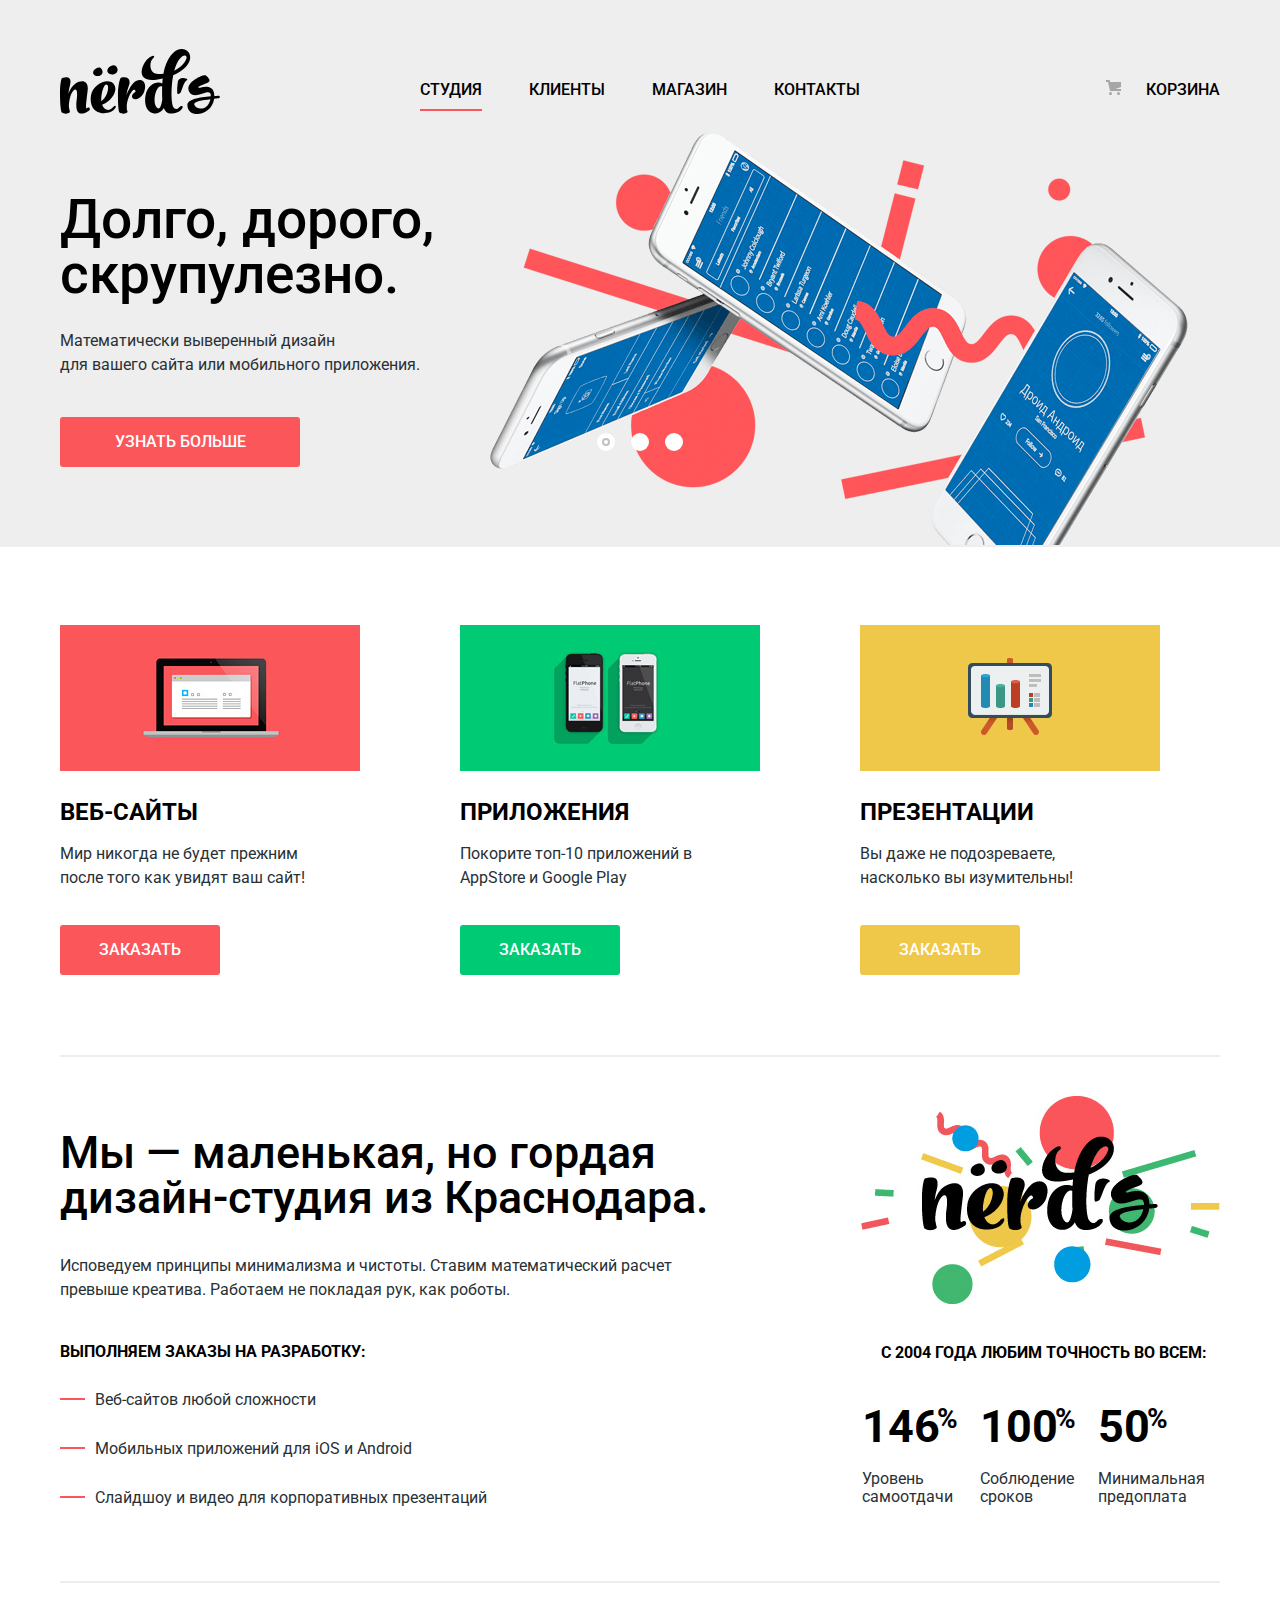
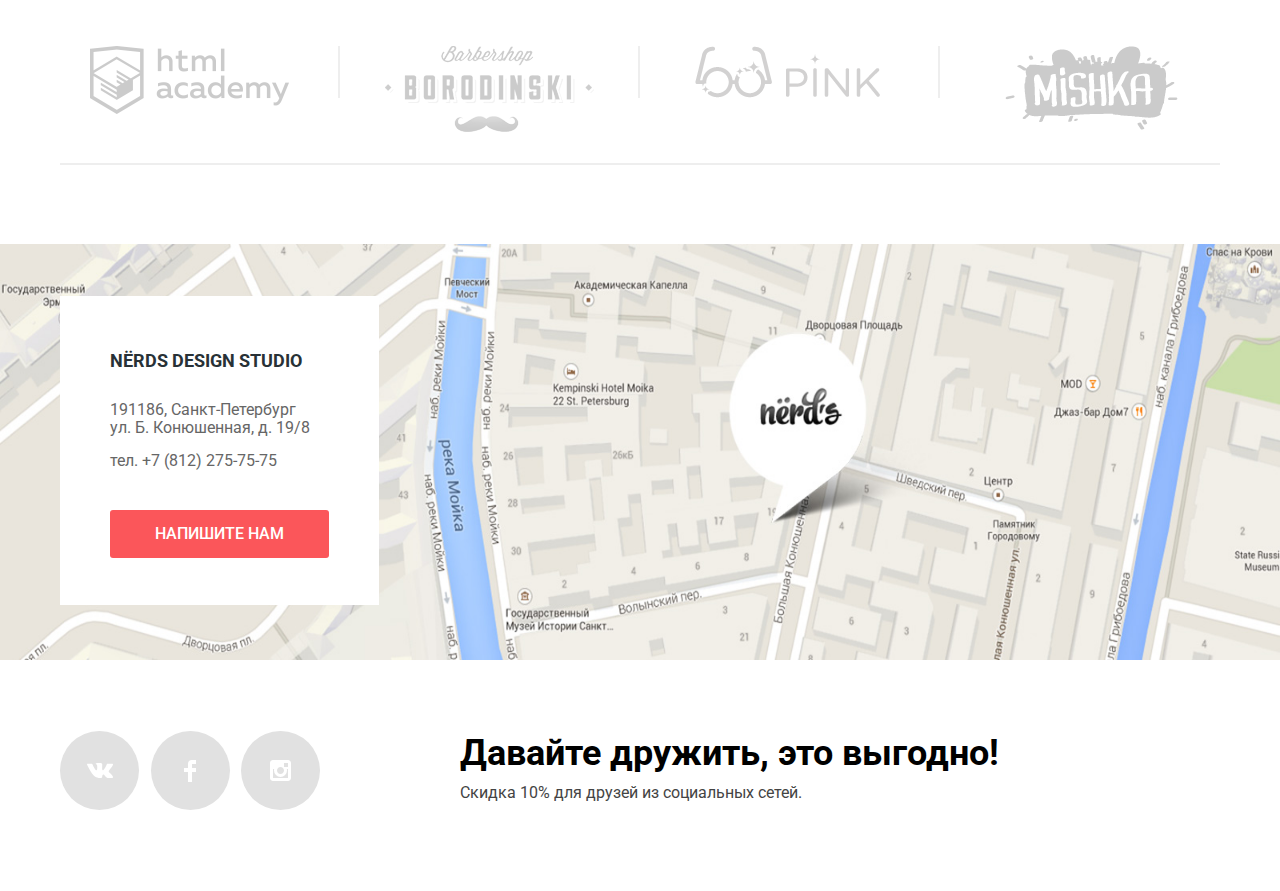
==== commit c02af392: "Исправления паддингов, марджинов, кнопок переключения страницы" ====
--- a/index.html
+++ b/index.html
@@ -163,7 +163,7 @@
             <p>тел. <a name="communications" class="telephone">+7 (812) 275-75-75</a></p>
             <a class="button button-width open-popup" href="write-us.html">Напишите нам</a>
           </div>
-          <section class="modal modal-write-us modal-show">
+          <section class="modal modal-write-us ">
             <h2>Напишите нам</h2>
             <form class="write-us-form" action="https://echo.htmlacademy.ru" method="post">
               <div class="wrapper-row">
--- a/css/style.css
+++ b/css/style.css
@@ -254,7 +254,7 @@
 .main-advantages {
   display: flex;
   margin: 0 auto;
-  margin-bottom: 78px;
+  margin-bottom: 60px;
 }
 
 .advantages-list {
@@ -264,11 +264,13 @@
   padding: 0;
   list-style-type: none;
   margin-bottom: 0;
+  flex-wrap: wrap;
 }
 
 .advantages-item {
   width: 300px;
   padding-top: 150px;
+  margin-bottom: 20px;
 }
 
 .item-1 {
@@ -435,7 +437,7 @@
 .main-contacts {
   position: relative;
   margin: 0 auto;
-  margin-bottom: 70px;
+  margin-bottom: 65px;
   padding-top: 20px;
   padding-bottom: 20px;
   padding-left: 0;
@@ -464,6 +466,7 @@
 .contacts-list {
   display: flex;
   justify-content: space-between;
+  flex-wrap: wrap;
   list-style-type: none;
   padding-left: 0;
   margin-top: 0;
@@ -529,7 +532,7 @@
 .address-centerer {
   width: 1160px;
   margin: 0 auto;
-  padding-top: 50px;
+  padding-top: 52px;
   padding-bottom: 50px;
   padding-left: 20px;
 }
@@ -582,6 +585,7 @@
   background-color: #ffffff;
   top: 30px;
   left: 257px;
+  z-index: 1000;
 }
 
 .modal-write-us {
@@ -711,7 +715,7 @@
   margin-bottom: 65px;
   justify-content: space-between;
   flex-wrap: wrap;
-  margin-top: 51px;
+  margin-top: 55px;
 }
 
 .social-item {
@@ -806,6 +810,7 @@
   margin: 0 auto;
   flex-direction: row;
   justify-content: space-between;
+  margin-bottom: 5px;
 }
 
 .catalog-page .filter {
@@ -960,8 +965,7 @@
   opacity: 1;
 }
 
-.radio-container input[type="radio"]:checked + .radio-indicator::before,
-.radio-container input[type="radio"]:checked + .radio-indicator::after {
+.radio-container input[type="radio"]:checked + .radio-indicator::before {
   position: absolute;
   content: "";
   top: 4px;
@@ -974,9 +978,7 @@
 .radio-container input[type="radio"]:disabled + .radio-indicator,
 .radio-container input[type="radio"]:checked:disabled + .radio-indicator,
 .radio-container input[type="radio"]:disabled + .radio-indicator::before,
-.radio-container input[type="radio"]:checked:disabled + .radio-indicator::before,
-.radio-container input[type="radio"]:disabled + .radio-indicator::after,
-.radio-container input[type="radio"]:checked:disabled + .radio-indicator::after {
+.radio-container input[type="radio"]:checked:disabled + .radio-indicator::before {
   opacity: 0.1;
 }
 
@@ -1161,6 +1163,8 @@
 }
 
 .project-item img {
+  width: 360px;
+  height: 576px;
   border: 1px solid #e5e5e5;
   box-sizing: border-box;
   border-top: none;
@@ -1209,7 +1213,7 @@
 .description-hover {
   display: none;
   position: absolute;
-  top: 376px;
+  bottom: 0px;
   margin-top: 8px;
   text-align: center;
   background-color: #eeeeee;
@@ -1219,7 +1223,6 @@
 }
 
 .description-hover h3 {
-  color: #000000;
   text-transform: uppercase;
   font-size: 18px;
   line-height: 30px;
@@ -1229,6 +1232,10 @@
   padding-left: 60px;
 }
 
+.description-hover a {
+  color: #000000;
+}
+
 .description-hover .description-info {
   margin-top: 0;
   margin-bottom: 32px;
@@ -1246,6 +1253,7 @@
 }
 
 .description-hover .button {
+  color: #ffffff;
   width: 200px;
   margin-left: 20px;
   font-weight: 500;
@@ -1263,30 +1271,45 @@
 
 .project-item:hover .description-hover {
   display: block;
+  position: absolute;
+  bottom: 7px;
+  margin-top: 8px;
+  text-align: center;
+  background-color: #eeeeee;
+  width: 360px;
+  padding-top: 25px;
+  padding-bottom: 45px;
 }
 
 .main-pages {
-  display: flex;
   width: 760px;
-  justify-content: flex-start;
   margin-bottom: 55px;
 }
 
 .pages {
+  display: flex;
+  width: 760px;
+  min-height: 50px;
+  margin: 0;
   padding-left: 0;
   list-style-type: none;
 }
 
+.pages li {
+  display: flex;
+  width: 50px;
+  min-height: 50px;
+  margin: 0;
+  margin-right: 11px;
+}
+
 .pages a {
+  display: flex;
   color: #000000;
   text-transform: uppercase;
   text-decoration: none;
-}
-
-.pages li {
-  display: inline;
-  margin-right: 8px;
-  vertical-align: center;
+  line-height: 18px;
+  font-weight: 500;
 }
 
 .page-button {
@@ -1295,7 +1318,6 @@
   background-color: #eeeeee;
   border-radius: 2px;
   line-height: 18px;
-  font-weight: 500;
 }
 
 .page-current {
@@ -1326,3 +1348,12 @@
   width: 260px;
   padding: 17px 77px 14px 77px;
 }
+
+.catalog-page .address-centerer {
+  padding-top: 54px;
+  padding-bottom: 54px;
+}
+
+.catalog-page .footer-social-media {
+  margin-top: 55px;
+}
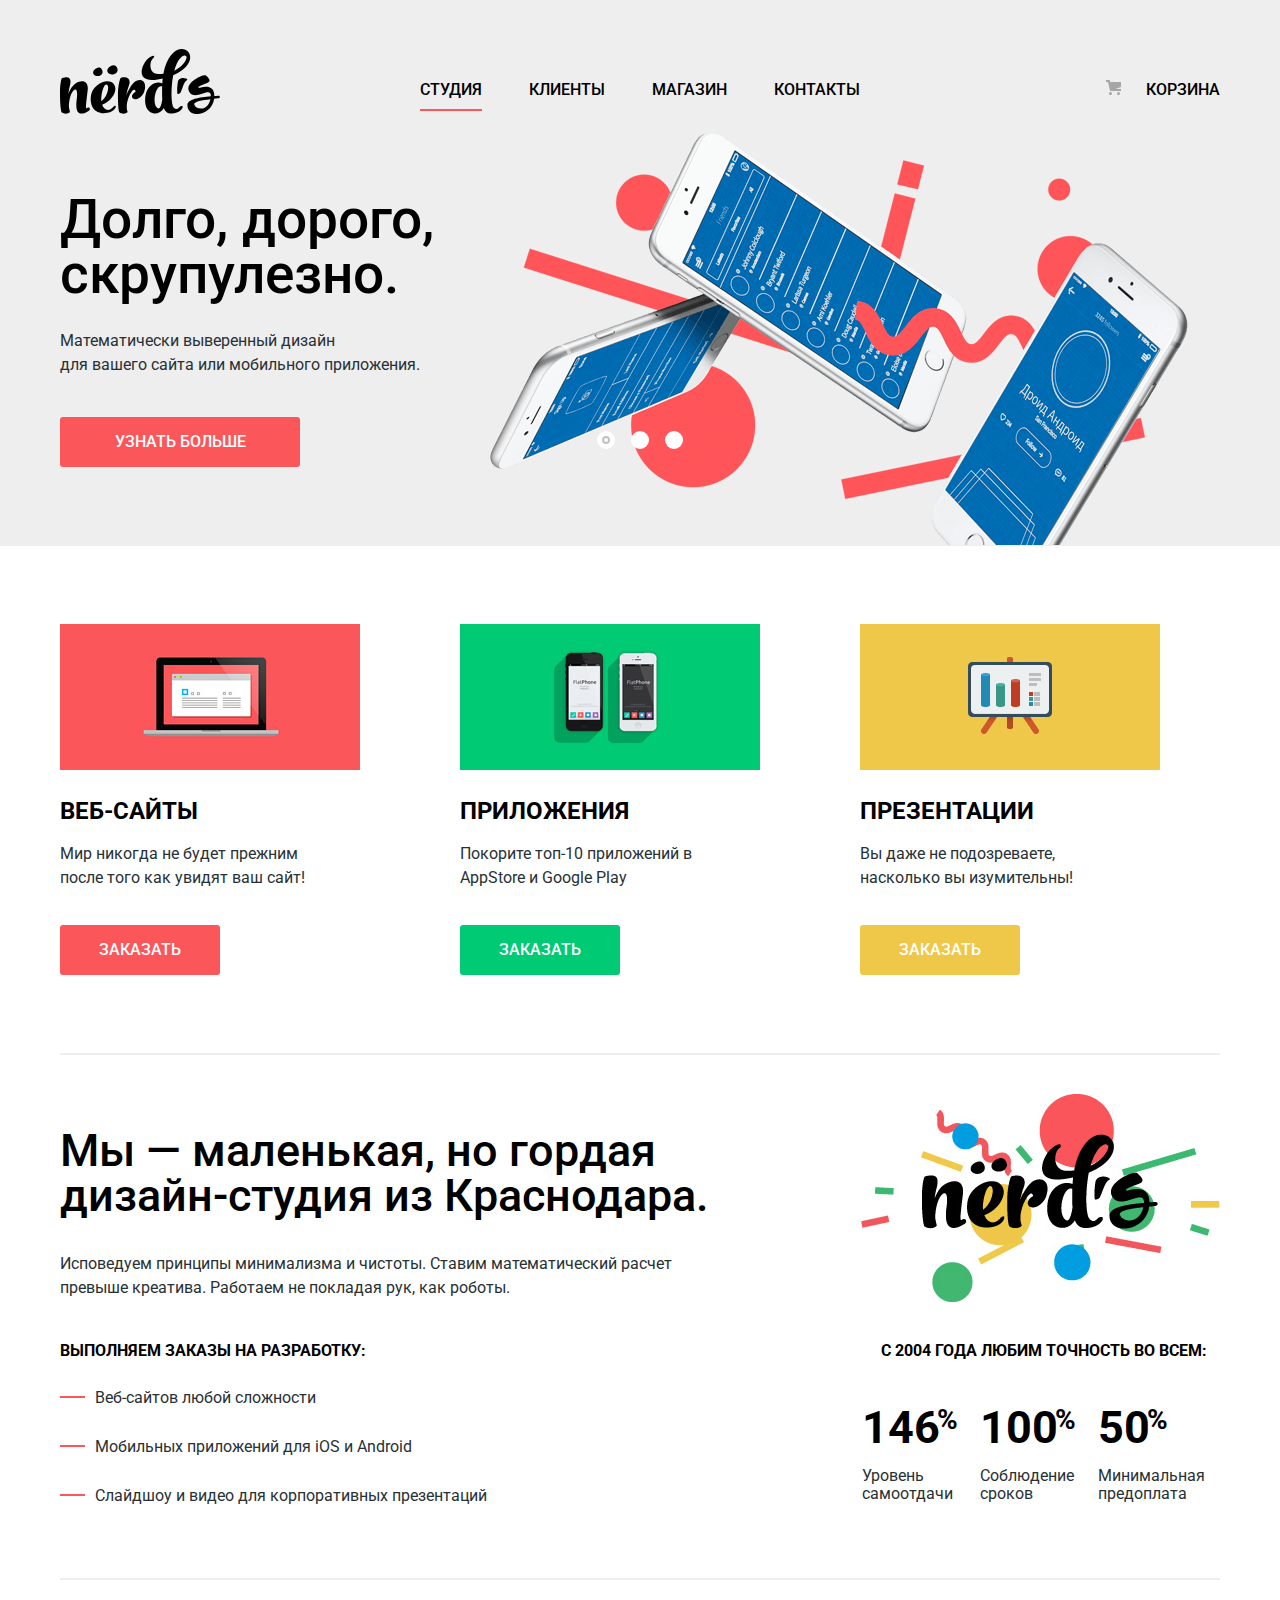
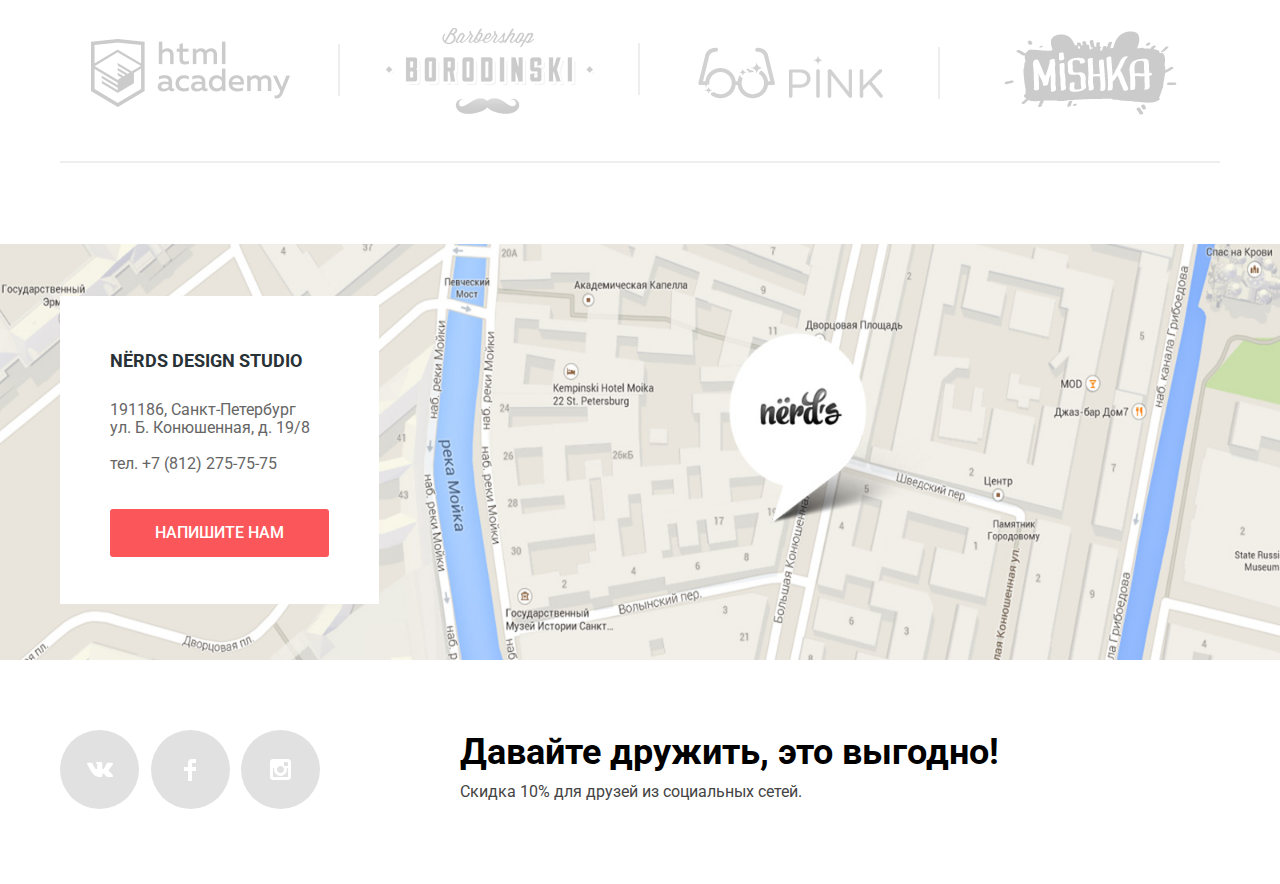
==== commit ae705efc: "Исправление ошибок. Добавил iframe" ====
--- a/index.html
+++ b/index.html
@@ -109,14 +109,14 @@
           <table>
             <caption>С 2004 года любим точность во всем:</caption>
             <tr class="percentages">
-              <td>146<sup>%</sup></td>
-              <td>100<sup>%</sup></td>
-              <td>50<sup>%</sup></td>
+              <td class="percentages-descrpt-td">146<sup>%</sup></td>
+              <td class="percentages-descrpt-td">100<sup>%</sup></td>
+              <td class="percentages-descrpt-td">50<sup>%</sup></td>
             </tr>
             <tr class="descrpt-row">
-              <td>Уровень самоотдачи</td>
-              <td>Соблюдение сроков</td>
-              <td>Минимальная предоплата</td>
+              <td class="percentages-descrpt-td">Уровень самоотдачи</td>
+              <td class="percentages-descrpt-td">Соблюдение сроков</td>
+              <td class="percentages-descrpt-td">Минимальная предоплата</td>
             </tr>
           </table>
         </section>
@@ -152,7 +152,8 @@
     <footer class="footer-main">
 
       <section class="main-map">
-        <img src="img/footer-img/map.jpg" alt="Карта. Как нас найти?" width="1600" height="462">
+        <img class="address-map" src="img/footer-img/map.jpg" alt="Карта. Как нас найти?" width="1600" height="462">
+        <iframe src="https://www.google.com/maps/embed?pb=!1m18!1m12!1m3!1d1998.5991043651568!2d30.320894616143434!3d59.938794181876276!2m3!1f0!2f0!3f0!3m2!1i1024!2i768!4f13.1!3m3!1m2!1s0x4696310fca5ba729%3A0xea9c53d4493c879f!2z0JHQvtC70YzRiNCw0Y8g0JrQvtC90Y7RiNC10L3QvdCw0Y8g0YPQuy4sIDE5LCDQodCw0L3QutGCLdCf0LXRgtC10YDQsdGD0YDQsywg0KDQvtGB0YHQuNGPLCAxOTExODY!5e0!3m2!1sru!2s!4v1530309512904" width="1600" height="462" frameborder="0" style="border:0" allowfullscreen></iframe>
         <div class="address-centerer container">
           <div class="address">
             <h3>Nёrds design studio</h3>
@@ -163,7 +164,7 @@
             <p>тел. <a name="communications" class="telephone">+7 (812) 275-75-75</a></p>
             <a class="button button-width open-popup" href="write-us.html">Напишите нам</a>
           </div>
-          <section class="modal modal-write-us ">
+          <section class="modal modal-write-us">
             <h2>Напишите нам</h2>
             <form class="write-us-form" action="https://echo.htmlacademy.ru" method="post">
               <div class="wrapper-row">
--- a/css/style.css
+++ b/css/style.css
@@ -9,18 +9,22 @@
   background-color: #ffffff;
 }
 
+ul {
+  margin: 0;
+}
+
+a {
+  text-decoration: none;
+}
+
 .header-main {
   background-color: #eeeeee;
-  margin-bottom: 62px;
+  margin-bottom: 78px;
 }
 
 .container {
   width: 1160px;
   padding: 0 20px;
-}
-
-a {
-  text-decoration: none;
 }
 
 .visually-hidden {
@@ -58,6 +62,7 @@
   justify-content: space-between;
   margin: 0 auto;
   padding-top: 49px;
+  margin-bottom: 7px;
 
 }
 
@@ -72,6 +77,7 @@
   padding: 0;
   padding-top: 10px;
   padding-left: 35px;
+  margin-bottom: 9px;
   display: flex;
   justify-content: space-between;
   align-items: flex-end;
@@ -97,6 +103,7 @@
   display: flex;
   justify-content: flex-end;
   align-items: flex-end;
+  margin-bottom: 9px;
 }
 
 .basket::before {
@@ -137,10 +144,10 @@
 .slider-controls {
   position: absolute;
   left: 50%;
-  bottom: 104px;
+  bottom: 93px;
   z-index: 100;
   width: 160px;
-  height: 18px;
+  height: 30px;
   text-align: center;
   font-size: 0;
   transform: translateX(-50%);
@@ -176,7 +183,7 @@
 
 .slider-item {
   display: none;
-  padding: 71px 0 80px 0;
+  padding: 71px 0 79px 0;
 }
 
 
@@ -249,12 +256,13 @@
 .main-content {
   display: flex;
   flex-direction: column;
+  margin-bottom: 84px;
 }
 
 .main-advantages {
   display: flex;
   margin: 0 auto;
-  margin-bottom: 60px;
+  margin-bottom: 58px;
 }
 
 .advantages-list {
@@ -312,7 +320,7 @@
   text-transform: uppercase;
   margin-top: 22px;
   text-align: left;
-  margin-bottom: 15px;
+  margin-bottom: 16px;
 }
 
 .advantages-item p {
@@ -333,7 +341,7 @@
   justify-content: space-between;
   margin: 0 auto;
   padding-bottom: 30px;
-  margin-bottom: 45px;
+
   padding-top: 26px;
 }
 
@@ -367,12 +375,12 @@
   color: #000000;
   text-transform: uppercase;
   font-weight: 700;
-  margin-top: 22px;
+  margin-top: 23px;
+  margin-bottom: 23px;
 }
 
 .order-criteria {
   padding-left: 35px;
-  margin-top: 8px;
   list-style-type: none;
 }
 
@@ -409,20 +417,26 @@
   color: #000000;
   font-weight: 700;
   text-transform: uppercase;
-  margin-bottom: 35px;
-}
-
-td {
+  margin-bottom: 40px;
+}
+
+.percentages-descrpt-td {
   padding: 20px;
   padding-left: 0px;
-  padding-bottom: 15px;
+  padding-bottom: 20px;
+  padding-top: 0px;
 }
 
 .percentages {
   color: #000000;
-  line-height: 10px;
+  line-height: 45px;
   font-size: 45px;
   font-weight: 700;
+}
+
+.percentages td {
+  width: 100%;
+  padding-bottom: 15px;
 }
 
 .percentages sup {
@@ -432,21 +446,23 @@
 
 .descrpt-row td {
   line-height: 18px;
+  padding-top: 0px;
 }
 
 .main-contacts {
   position: relative;
   margin: 0 auto;
-  margin-bottom: 65px;
   padding-top: 20px;
   padding-bottom: 20px;
-  padding-left: 0;
+  padding-left: 20px;
+  margin-top: 45px;
+  margin-bottom: 15px;
 }
 
 .main-contacts::before {
   position: absolute;
-  top: -45px;
-  left: 10px;
+  top: -30px;
+  left: 20px;
   content: "";
   width: 1160px;
   height: 2px;
@@ -455,8 +471,8 @@
 
 .main-contacts::after {
   position: absolute;
-  top: 137px;
-  left: 10px;
+  top: 153px;
+  left: 20px;
   content: "";
   width: 1160px;
   height: 2px;
@@ -466,43 +482,41 @@
 .contacts-list {
   display: flex;
   justify-content: space-between;
+  align-items: center;
+  width: 1160px;
   flex-wrap: wrap;
+  margin: 0;
+  padding: 0;
   list-style-type: none;
-  padding-left: 0;
-  margin-top: 0;
-}
-
-.contacts-list li {
+}
+
+.contact-item {
   position: relative;
-  display: flex;
   width: 260px;
-}
-
-.contacts-list li:first-of-type img {
-  padding-left: 40px;
-}
-
-.contacts-list li:nth-of-type(2) img {
-  padding-left: 35px;
-}
-
-.contacts-list li:nth-of-type(3) img {
-  padding-left: 45px;
-}
-
-.contacts-list li:last-of-type img {
-  padding-left: 55px;
-}
-
-.contact-item:first-of-type::after,
-.contact-item:nth-of-type(2)::after,
-.contact-item:nth-of-type(3)::after {
-  position: absolute;
-  left: 288px;
+  display: flex;
+  justify-content: space-between;
+}
+
+.contact-item:not(:last-of-type)::before{
+  position: absolute;
   content: "";
   width: 2px;
   height: 52px;
   background-color: #eeeeee;
+  left: 278px;
+}
+
+.contact-item:first-of-type::before {
+  top: 5px;
+}
+
+.contact-item:nth-of-type(2)::before {
+  top: 15px;
+}
+
+.contact-item a {
+  width: 100%;
+  text-align: center;
 }
 
 .contacts-list img {
@@ -526,6 +540,13 @@
   position: absolute;
   width: 100%;
   z-index: -1;
+  height: 100%;
+}
+
+iframe {
+  display: block;
+  position: absolute;
+  width: 100%;
   height: 100%;
 }
 
@@ -533,7 +554,7 @@
   width: 1160px;
   margin: 0 auto;
   padding-top: 52px;
-  padding-bottom: 50px;
+  padding-bottom: 55px;
   padding-left: 20px;
 }
 
@@ -545,7 +566,7 @@
   text-align: center;
 }
 
-.address h3 {
+ .address h3 {
   font-size: 18px;
   line-height: 30px;
   font-weight: 700;
@@ -560,7 +581,7 @@
 .address p {
   color: #666666;
   line-height: 18px;
-  margin-bottom: 15px;
+  margin-bottom: 18px;
   padding-right: 50px;
   padding-left: 50px;
   text-align: left;
@@ -569,35 +590,38 @@
 
 .address p:last-of-type {
   margin: 0;
-  margin-bottom: 40px;
+  margin-bottom: 36px;
 }
 
 .address .button-width {
   width: 219px;
-  margin-right: 40px;
+  margin-right: 50px;
   margin-left: 50px;
   padding: 15px 0px;
 }
 
 .modal {
+  display: flex;
   position: fixed;
+  left: 0;
+  right: 0;
+  margin: auto;
   color: #000000;
   background-color: #ffffff;
-  top: 30px;
-  left: 257px;
+  bottom: 80px;
   z-index: 1000;
 }
 
 .modal-write-us {
   display: none;
-  width: 765px;
+  width: 760px;
   padding: 70px 100px 84px 100px;
-  border: 1px solid transparent;
   box-shadow: 2px 2px 70px 10px #595a5a;
 }
 
 .modal-show {
-  display: block;
+  display: flex;
+  flex-direction: column;
 }
 
 .modal-write-us h2 {
@@ -713,15 +737,16 @@
   display: flex;
   margin: 0 auto;
   margin-bottom: 65px;
+  margin-top: 70px;
   justify-content: space-between;
   flex-wrap: wrap;
-  margin-top: 55px;
 }
 
 .social-item {
   width: 260px;
   display: flex;
   justify-content: space-between;
+  flex-wrap: wrap;
   padding: 0px;
   text-decoration: none;
   list-style-type: none;
@@ -737,6 +762,11 @@
   border-radius: 50%;
 }
 
+.social-item li:not(:nth-of-type(3n)) {
+  margin-right: 10px;
+  margin-bottom: 10px;
+}
+
 .social-item .radius-button:hover {
   background-color: #e74246;
 }
@@ -752,7 +782,7 @@
 
 .be-friend {
   width: 760px;
-  padding-top: 20px;
+  padding-top: 4px;
 }
 
 .be-friend b {
@@ -790,8 +820,8 @@
   justify-content: center;
   margin: 0 auto;
   width: 760px;
-  margin-top: 72px;
-  padding-bottom: 107px;
+  margin-top: 79px;
+  padding-bottom: 106px;
   font-size: 55px;
   line-height: 55px;
 }
@@ -928,7 +958,11 @@
 .radio-list {
   padding: 0;
   margin: 0;
-  margin-bottom: 10px;
+  margin-bottom: 25px;
+}
+
+.radio-list legend {
+  margin-bottom: 17px;
 }
 
 .radio-item {
@@ -990,7 +1024,11 @@
 .checkbox-list {
   padding: 0;
   margin: 0;
-  margin-bottom: 15px;
+  margin-bottom: 30px;
+}
+
+.checkbox-list legend {
+  margin-bottom: 17px;
 }
 
 .checkbox-item {
@@ -1075,7 +1113,7 @@
   display: flex;
   justify-content: space-between;
   width: 760px;
-  margin-bottom: 40px;
+  margin-bottom: 55px;
 }
 
 .sort b {
@@ -1118,13 +1156,18 @@
   opacity: 1;
 }
 
+.sort-item .sort-item-active {
+  opacity: 1;
+}
+
 .sort-by-arrow {
   width: 40px;
   display: flex;
   justify-content: space-between;
   list-style-type: none;
   margin-top: 0;
-  padding-left: 50px;
+  padding-left: 48px;
+  padding-right: 2px;
 }
 
 .sort-by-arrow a path {
@@ -1141,6 +1184,10 @@
   fill: #231f20;
 }
 
+.sort-by-arrow .arrow-active path {
+  opacity: 1;
+}
+
 .templates {
   width: 760px;
   display: flex;
@@ -1153,7 +1200,7 @@
   flex-wrap: wrap;
   margin-top: 0;
   padding-left: 0;
-  margin-bottom: 25px;
+  margin-bottom: 28px;
 }
 
 .project-item {
@@ -1213,7 +1260,7 @@
 .description-hover {
   display: none;
   position: absolute;
-  bottom: 0px;
+  bottom: 7px;
   margin-top: 8px;
   text-align: center;
   background-color: #eeeeee;
@@ -1238,7 +1285,7 @@
 
 .description-hover .description-info {
   margin-top: 0;
-  margin-bottom: 32px;
+  margin-bottom: 30px;
   padding-right: 60px;
   padding-left: 60px;
   color: #666666;
@@ -1288,6 +1335,7 @@
 
 .pages {
   display: flex;
+  flex-wrap: wrap;
   width: 760px;
   min-height: 50px;
   margin: 0;
@@ -1297,14 +1345,13 @@
 
 .pages li {
   display: flex;
-  width: 50px;
+  min-width: 50px;
   min-height: 50px;
   margin: 0;
   margin-right: 11px;
 }
 
 .pages a {
-  display: flex;
   color: #000000;
   text-transform: uppercase;
   text-decoration: none;
@@ -1313,7 +1360,6 @@
 }
 
 .page-button {
-  width: 50px;
   padding: 16px 20px 14px 20px;
   background-color: #eeeeee;
   border-radius: 2px;
@@ -1345,7 +1391,6 @@
 }
 
 .page-next {
-  width: 260px;
   padding: 17px 77px 14px 77px;
 }
 
@@ -1354,6 +1399,36 @@
   padding-bottom: 54px;
 }
 
+.address-catalog-page h3 {
+ font-size: 18px;
+ line-height: 30px;
+ font-weight: 700;
+ margin-top: 0;
+ text-transform: uppercase;
+ margin-bottom: 20px;
+ padding-right: 50px;
+ padding-left: 50px;
+ text-align: left;
+}
+
+.address-catalog-page p {
+ color: #666666;
+ line-height: 18px;
+ margin-bottom: 18px;
+ padding-right: 50px;
+ padding-left: 50px;
+ text-align: left;
+ word-wrap: break-word;
+}
+
 .catalog-page .footer-social-media {
-  margin-top: 55px;
-}
+  margin-top: 68px;
+}
+
+.be-friend-catalog-page {
+  padding-top: 4px;
+}
+
+.be-friend-catalog-page p{
+  margin-top: 10px;
+}
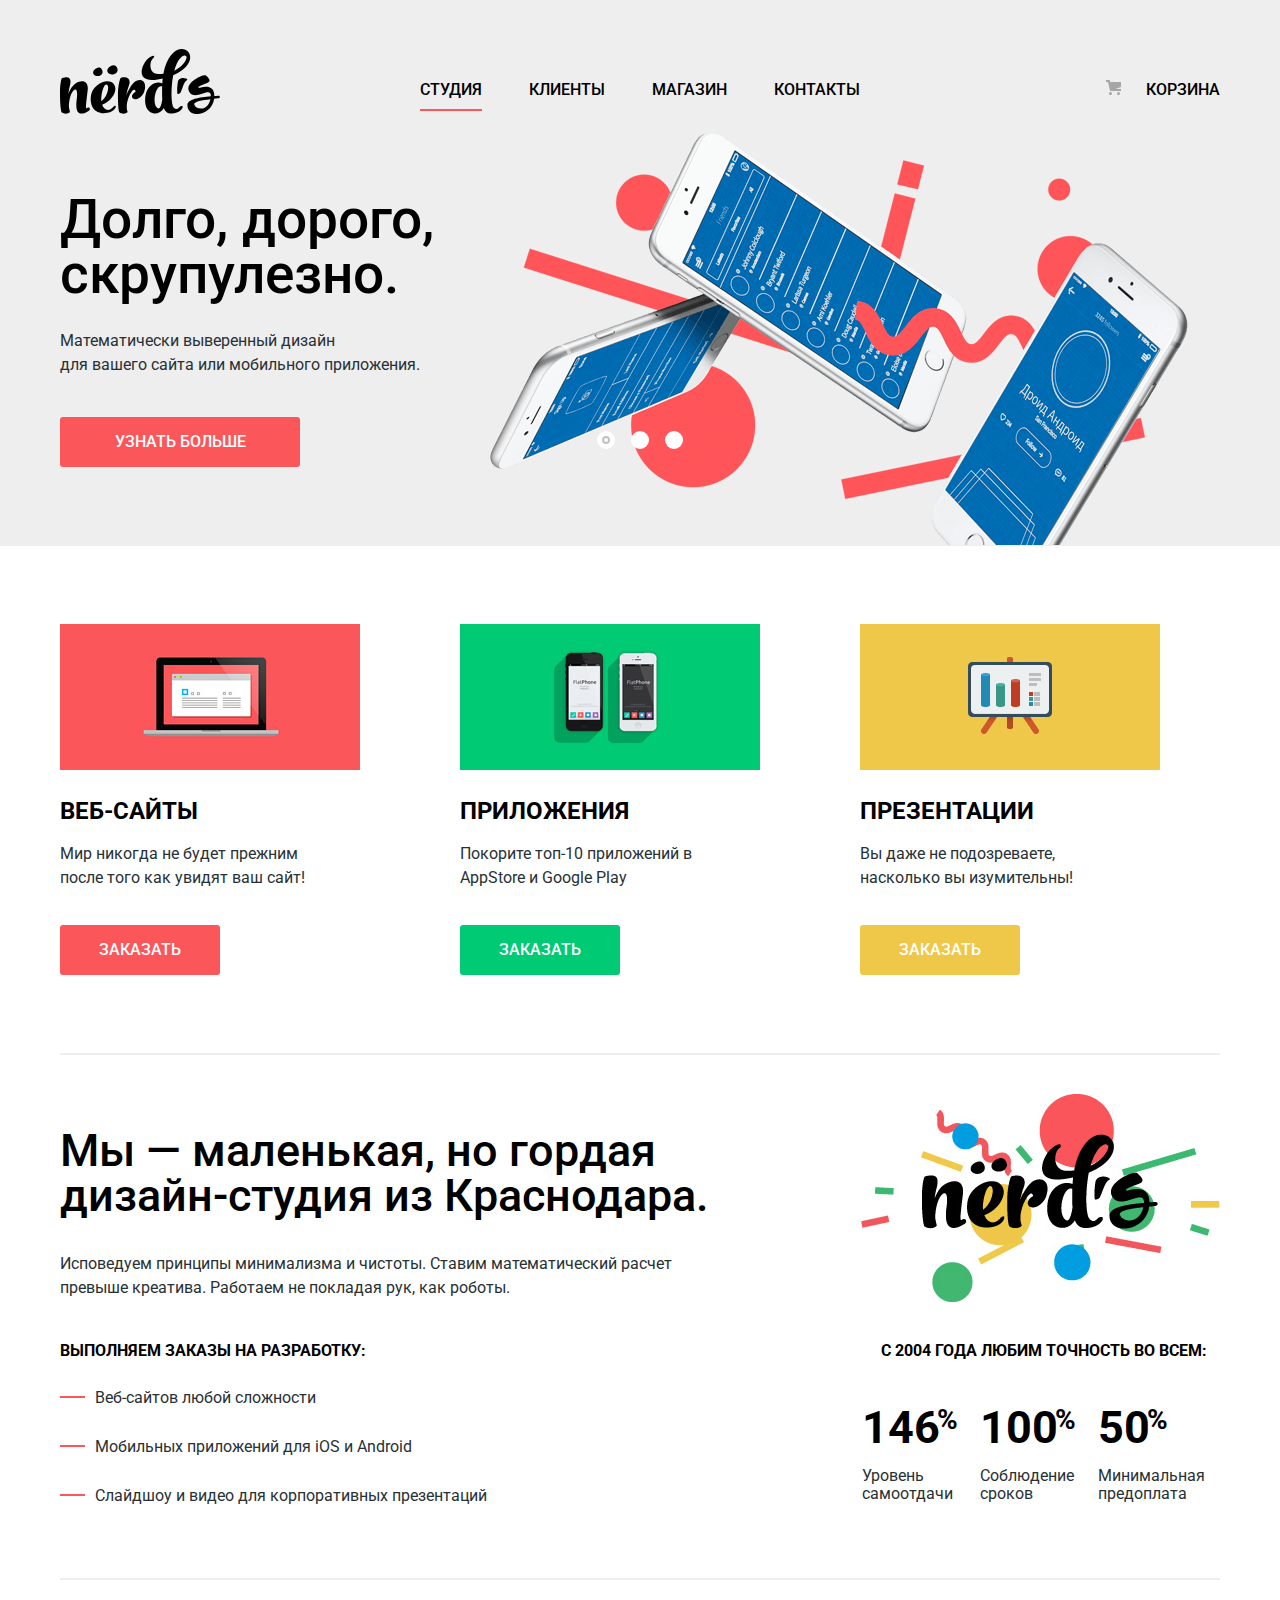
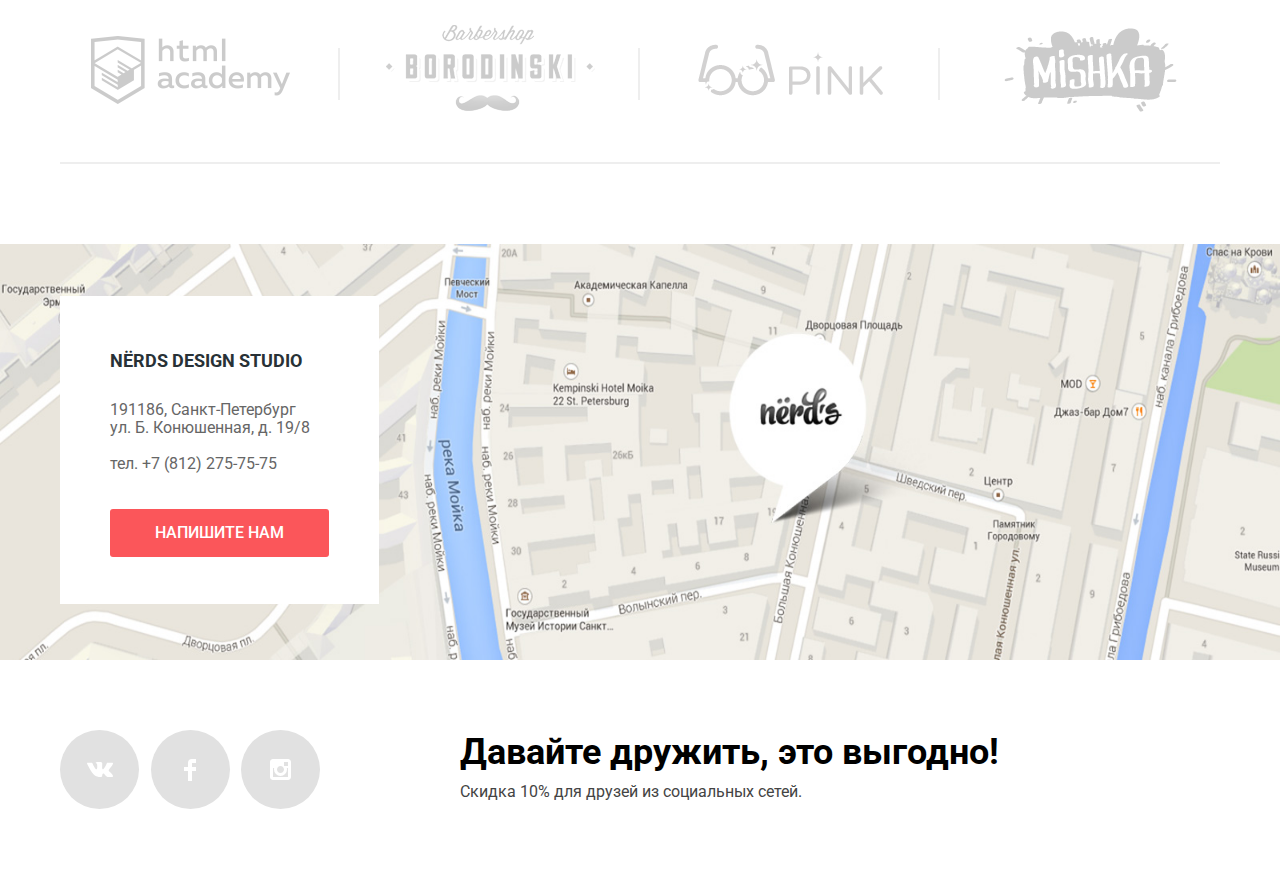
==== commit 4fd4e30f: "Завершение" ====
--- a/index.html
+++ b/index.html
@@ -5,105 +5,108 @@
     <title>HTML Academy: Нёрдс</title>
     <link href="https://fonts.googleapis.com/css?family=Roboto:400,500,700" rel="stylesheet">
     <link href="css/normalize.css" rel="stylesheet">
-    <link href="css/style.css" rel="stylesheet">
+    <link href="css/minify-style.css" rel="stylesheet">
   </head>
   <body>
     <header class="header-main">
       <nav class="header-nav container">
-        <a class="header-logo">
+        <a class="header-logo no-underline">
           <img src="svg/header-svg/nerds-logo.svg" width="160" height="65" alt="Логотип Nerd's" class="logo">
         </a>
-        <ul class="navigation-list">
-          <li class="navigation-item"><a class="navigation-link current-link" href="index.html">Студия</a></li>
-          <li class="navigation-item"><a class="navigation-link" href="#customers">Клиенты</a></li>
-          <li class="navigation-item"><a class="navigation-link" href="catalog.html">Магазин</a></li>
-          <li class="navigation-item"><a class="navigation-link" href="#communications">Контакты</a></li>
-        </ul>
-        <ul class="basket-list">
-          <li class="basket-item"><a class="navigation-link basket" href="basket.html">Корзина</a></li>
+        <ul class="navigation-list no-margin">
+          <li class="navigation-item">
+            <a class="navigation-link current-link no-underline" href="index.html">Студия</a>
+          </li>
+          <li class="navigation-item">
+            <a class="navigation-link no-underline" href="#customers">Клиенты</a>
+          </li>
+          <li class="navigation-item">
+            <a class="navigation-link no-underline" href="catalog.html">Магазин</a>
+          </li>
+          <li class="navigation-item">
+            <a class="navigation-link no-underline" href="#communications">Контакты</a>
+          </li>
+        </ul>
+        <ul class="basket-list no-margin">
+          <li class="basket-item"><a class="navigation-link basket-link no-underline" href="basket.html">Корзина</a></li>
         </ul>
       </nav>
-
       <section class="slider container">
         <div class="radio-input">
           <h2 class="visually-hidden">Преимущества</h2>
-          <input class="visually-hidden" type="radio" id="product-1" name="toggle" checked>
-          <input class="visually-hidden" type="radio" id="product-2" name="toggle">
-          <input class="visually-hidden" type="radio" id="product-3" name="toggle">
+          <input class="visually-hidden product1" type="radio" id="product-1" name="toggle" checked>
+          <input class="visually-hidden product2" type="radio" id="product-2" name="toggle">
+          <input class="visually-hidden product3" type="radio" id="product-3" name="toggle">
           <div class="slider-controls">
             <label class="slider-controls-item slider-controls-item--1" for="product-1">Первый</label>
             <label class="slider-controls-item slider-controls-item--2" for="product-2">Второй</label>
             <label class="slider-controls-item slider-controls-item--3" for="product-3">Третий</label>
           </div>
-          <ul class="slider-list">
+          <ul class="slider-list no-margin">
             <li class="slider-item">
               <h3>Долго, дорого,<br> скрупулезно.</h3>
               <p>Математически выверенный дизайн<br> для вашего сайта или мобильного приложения.</p>
-              <a class="slider-item-button button button-width" href="#">Узнать больше</a>
+              <a class="slider-item-button button button-width no-underline" href="#">Узнать больше</a>
             </li>
             <li class="slider-item">
               <h3>Любим математику как никто другой</h3>
               <p>Никакого креатива, только математические формулы для расчета идеальных пропорций.</p>
-              <a class="slider-item-button button button-width" href="#">Узнать больше</a>
+              <a class="slider-item-button button button-width no-underline" href="#">Узнать больше</a>
             </li>
             <li class="slider-item">
               <h3>Только ночь,<br> только хардкор</h3>
               <p>Работать днем, как все? Мы против этого.<br> Ближе к полуночи работа только начинается.</p>
-              <a class="slider-item-button button button-width" href="#">Узнать больше</a>
+              <a class="slider-item-button button button-width no-underline" href="#">Узнать больше</a>
             </li>
           </ul>
         </div>
       </section>
     </header>
-
     <main class="main-content">
       <h1 class="visually-hidden">Наши услуги</h1>
-
       <section class="main-advantages container">
         <h2 class="visually-hidden">Преимущества</h2>
-        <ul class="advantages-list">
+        <ul class="advantages-list no-margin">
 
           <li class="advantages-item item-1">
             <h3>Веб-сайты</h3>
             <p>
-              Мир никогда не будет прежним<br>
+              Мир никогда не будет прежним
               после того как увидят ваш сайт!
             </p>
-            <a class="button button-bg button-width" href="#">Заказать</a>
+            <a class="button button-bg button-width no-underline" href="#">Заказать</a>
           </li>
 
           <li class="advantages-item item-2">
             <h3>Приложения</h3>
             <p>
-              Покорите топ-10 приложений в<br>
+              Покорите топ-10 приложений в
               AppStore и Google Play
             </p>
-            <a class="button button-bg button-width" href="#">Заказать</a>
+            <a class="button button-bg button-width no-underline" href="#">Заказать</a>
           </li>
 
           <li class="advantages-item item-3">
             <h3>Презентации</h3>
             <p>
-              Вы даже не подозреваете,<br>
+              Вы даже не подозреваете,
               насколько вы изумительны!
             </p>
-            <a class="button button-bg button-width" href="#">Заказать</a>
-          </li>
-        </ul>
-      </section>
-
+            <a class="button button-bg button-width no-underline" href="#">Заказать</a>
+          </li>
+        </ul>
+      </section>
       <div class="about-us-wrapper container">
         <section class="main-about-us">
           <p class="tagline">Мы — маленькая, но гордая дизайн-студия из Краснодара.</p>
           <p>Исповедуем принципы минимализма и чистоты. Ставим математический расчет превыше креатива. Работаем не покладая рук, как роботы.</p>
           <h3>Выполняем заказы на разработку:</h3>
-          <ul class="order-criteria">
+          <ul class="order-criteria no-margin">
             <li>Веб-сайтов любой сложности</li>
             <li>Мобильных приложений для iOS и Android</li>
             <li>Слайдшоу и видео для корпоративных презентаций</li>
           </ul>
         </section>
-
         <section class="main-statistics">
           <h2 class="visually-hidden">Наша статистика</h2>
           <table>
@@ -121,39 +124,36 @@
           </table>
         </section>
       </div>
-
       <section class="main-contacts container">
         <h2 class="visually-hidden">Контакты</h2>
-        <ul class="contacts-list">
-          <li class="contact-item">
-            <a name="customers" href="https://htmlacademy.ru/intensive/htmlcss">
+        <ul class="contacts-list no-margin">
+          <li class="contact-item">
+            <a class="no-underline" name="customers" href="https://htmlacademy.ru/intensive/htmlcss">
               <img src="img/index-img/htmlacademy.png" width="199" height="68" alt="Логотип HTML Academy">
             </a>
           </li>
           <li class="contact-item">
-            <a href="#">
+            <a class="no-underline" href="#">
               <img src="img/index-img/barbershop.png" width="209" height="90" alt="Логотип Barbershop Borodinski">
             </a>
           </li>
           <li class="contact-item">
-            <a href="#">
+            <a class="no-underline" href="#">
               <img src="img/index-img/pink.png" width="185" height="52" alt="Логотип Pink">
             </a>
           </li>
           <li class="contact-item">
-            <a href="#">
+            <a class="no-underline" href="#">
               <img src="img/index-img/mishka.png" width="173" height="84" alt="Логотип Mishka">
             </a>
           </li>
         </ul>
       </section>
     </main>
-
     <footer class="footer-main">
-
       <section class="main-map">
         <img class="address-map" src="img/footer-img/map.jpg" alt="Карта. Как нас найти?" width="1600" height="462">
-        <iframe src="https://www.google.com/maps/embed?pb=!1m18!1m12!1m3!1d1998.5991043651568!2d30.320894616143434!3d59.938794181876276!2m3!1f0!2f0!3f0!3m2!1i1024!2i768!4f13.1!3m3!1m2!1s0x4696310fca5ba729%3A0xea9c53d4493c879f!2z0JHQvtC70YzRiNCw0Y8g0JrQvtC90Y7RiNC10L3QvdCw0Y8g0YPQuy4sIDE5LCDQodCw0L3QutGCLdCf0LXRgtC10YDQsdGD0YDQsywg0KDQvtGB0YHQuNGPLCAxOTExODY!5e0!3m2!1sru!2s!4v1530309512904" width="1600" height="462" frameborder="0" style="border:0" allowfullscreen></iframe>
+        <iframe src="https://www.google.com/maps/embed?pb=!1m18!1m12!1m3!1d1998.5991043651568!2d30.320894616143434!3d59.938794181876276!2m3!1f0!2f0!3f0!3m2!1i1024!2i768!4f13.1!3m3!1m2!1s0x4696310fca5ba729%3A0xea9c53d4493c879f!2z0JHQvtC70YzRiNCw0Y8g0JrQvtC90Y7RiNC10L3QvdCw0Y8g0YPQuy4sIDE5LCDQodCw0L3QutGCLdCf0LXRgtC10YDQsdGD0YDQsywg0KDQvtGB0YHQuNGPLCAxOTExODY!5e0!3m2!1sru!2s!4v1530309512904" width="1600" height="462" style="border:0" allowfullscreen></iframe>
         <div class="address-centerer container">
           <div class="address">
             <h3>Nёrds design studio</h3>
@@ -161,19 +161,19 @@
               191186, Санкт-Петербург<br>
               ул. Б. Конюшенная, д. 19/8<br>
             </p>
-            <p>тел. <a name="communications" class="telephone">+7 (812) 275-75-75</a></p>
+            <p>тел. <a name="communications" class="telephone no-underline">+7 (812) 275-75-75</a></p>
             <a class="button button-width open-popup" href="write-us.html">Напишите нам</a>
           </div>
-          <section class="modal modal-write-us">
+          <section class="modal modal-write-us container">
             <h2>Напишите нам</h2>
             <form class="write-us-form" action="https://echo.htmlacademy.ru" method="post">
               <div class="wrapper-row">
                 <p>
-                  <label for="login-id">Ваше имя:</label><br>
+                  <label for="login-id">Ваше имя:</label>
                   <input type="text" name="login" id="login-id" pattern="^[А-Яа-яЁё\s]+$" placeholder="Имя Фамилия">
                 </p>
                 <p>
-                  <label for="email-id">Ваш e-mail:</label><br>
+                  <label for="email-id">Ваш e-mail:</label>
                   <input type="email" name="email" id="email-id" placeholder="email@example.com">
                 </p>
               </div>
@@ -188,15 +188,13 @@
             </form>
           </section>
         </div>
-
-      </section>
-
+      </section>
       <section class="footer-social-media container">
         <h2 class="visually-hidden">Мы в социальных сетях</h2>
         <div class="social">
-          <ul class="social-item">
+          <ul class="social-item no-margin">
             <li>
-              <a class="radius-button button-vk" href="https://vk.com/htmlacademy">
+              <a class="radius-button button-vk no-underline" href="https://vk.com/htmlacademy">
                 <span class="visually-hidden">Вконтакте</span>
                 <svg xmlns="http://www.w3.org/2000/svg" width="26" height="15" viewBox="0 0 26 15">
                   <path fill="#FFF" d="M16.138 11.51c.956-.309 2.18 2.04 3.483 2.939.978.681 1.727.534 1.727.534l3.473-.05s1.815-.112.957-1.554c-.071-.12-.503-1.069-2.585-3.022-2.177-2.043-1.882-1.712.739-5.244 1.597-2.153 2.236-3.468 2.036-4.028-.192-.539-1.365-.399-1.365-.399L20.69.713c-.381.001-.704.119-.851.515-.003.004-.621 1.666-1.445 3.079-1.741 2.989-2.436 3.148-2.724 2.961-.661-.433-.494-1.737-.494-2.664 0-2.897.432-4.105-.846-4.417-.427-.104-.739-.172-1.828-.182-1.392-.021-2.574 0-3.244.329-.445.223-.786.712-.579.74.26.035.843.16 1.155.586.401.552.389 1.789.389 1.789s.229 3.411-.54 3.834c-.528.29-1.25-.302-2.803-3.016-.793-1.388-1.392-2.922-1.392-2.922s-.116-.285-.326-.441c-.25-.185-.6-.244-.6-.244L.848.684S.29.7.085.946c-.182.218-.015.668-.015.668s2.909 6.881 6.203 10.347c3.02 3.182 6.452 2.971 6.452 2.971h1.555s.469-.054.709-.312c.224-.24.214-.691.214-.691s-.031-2.109.935-2.419z"/>
@@ -204,7 +202,7 @@
               </a>
             </li>
             <li>
-              <a class="radius-button button-facebook" href="#">
+              <a class="radius-button button-facebook no-underline" href="#">
                 <span class="visually-hidden">Фейсбук</span>
                 <svg xmlns="http://www.w3.org/2000/svg" width="12" height="22" viewBox="0 0 12 22">
                   <path fill="#FFF" d="M12 4V0H8a4 4 0 0 0-4 4v4H0v4h4v10h4V12h4V8H8V4h4z"/>
@@ -212,7 +210,7 @@
               </a>
             </li>
             <li>
-              <a class="radius-button button-instagram" href="#">
+              <a class="radius-button button-instagram no-underline" href="#">
                 <span class="visually-hidden">Инстраграм</span>
                 <svg xmlns="http://www.w3.org/2000/svg" width="21" height="21" viewBox="0 0 21 21">
                   <path fill="#FFF" d="M18 0H3C1.35 0 0 1.35 0 3v15c0 1.65 1.35 3 3 3h15c1.65 0 3-1.35 3-3V3c0-1.65-1.35-3-3-3zm-7.5 7c1.93 0 3.5 1.57 3.5 3.5S12.43 14 10.5 14 7 12.43 7 10.5 8.57 7 10.5 7zM18 18H3V9h1.181A6.504 6.504 0 0 0 4 10.5a6.5 6.5 0 1 0 13 0 6.45 6.45 0 0 0-.181-1.5H18v9zm0-11h-4V3h4v4z"/>
@@ -227,20 +225,6 @@
         </div>
       </section>
     </footer>
-    <script>
-      var button_open = document.querySelector(".open-popup");
-      var popup = document.querySelector(".modal-write-us");
-      var button_close = document.querySelector(".button-close");
-
-      button_open.addEventListener("click", function (evt) {
-        evt.preventDefault();
-        popup.classList.add("modal-show");
-      });
-
-      button_close.addEventListener("click", function (evt) {
-        evt.preventDefault();
-        popup.classList.remove("modal-show");
-      });
-    </script>
+    <script src="js/minify-js.js"></script>
   </body>
 </html>
--- a/css/minify-style.css
+++ b/css/minify-style.css
@@ -0,0 +1 @@
+body{margin:0;padding:0;font-family:"Roboto","Arial",sans-serif;font-size:16px;line-height:24px;font-weight:400;color:#283136;background-color:#fff}.no-margin{margin:0}.no-underline{text-decoration:none}.header-main{background-color:#eee;margin-bottom:78px}.container{width:1160px;padding:0 20px;margin:0 auto}.visually-hidden{display:none}.button{display:block;width:240px;padding:13px 0;line-height:18px;color:#fff;text-transform:uppercase;text-align:center;text-decoration:none;background-color:#fb565a;border-radius:3px;font-weight:500;border:none}.button:hover,.button:focus{background-color:#e74246}.button:active{color:rgba(255,255,255,.3);background-color:#d7373b;-webkit-box-shadow:0 3px rgba(0,0,0,.1) inset;box-shadow:0 3px rgba(0,0,0,.1) inset}.header-nav{display:-webkit-box;display:-ms-flexbox;display:flex;-webkit-box-pack:justify;-ms-flex-pack:justify;justify-content:space-between;padding-top:49px;margin-bottom:7px}.header-logo{width:165px;height:65px;display:-webkit-box;display:-ms-flexbox;display:flex}.navigation-list{width:440px;padding:0;padding-top:10px;padding-left:35px;margin-bottom:9px;display:-webkit-box;display:-ms-flexbox;display:flex;-webkit-box-pack:justify;-ms-flex-pack:justify;justify-content:space-between;-webkit-box-align:end;-ms-flex-align:end;align-items:flex-end;-ms-flex-wrap:wrap;flex-wrap:wrap}.navigation-item,.basket-item{list-style-type:none;margin:0}.navigation-item a,.basket-item a{color:#000;text-transform:uppercase;font-weight:500;line-height:30px}.basket-list{width:160px;display:-webkit-box;display:-ms-flexbox;display:flex;-webkit-box-pack:end;-ms-flex-pack:end;justify-content:flex-end;-webkit-box-align:end;-ms-flex-align:end;align-items:flex-end;margin-bottom:9px}.basket-link::before{content:url(../svg/header-svg/cart-icon.svg);width:15px;height:15px;padding-right:25px}.navigation-item .navigation-link:hover,.basket-item .navigation-link:hover{color:#fb565a}.navigation-item .navigation-link:active,.basket-item .navigation-link:active{color:rgba(0,0,0,.3)}.navigation-item .current-link{border-bottom:2px solid #fb565a;padding-bottom:10px}.radio-input{width:1160px;margin:0 auto;padding:0;-webkit-box-sizing:border-box;box-sizing:border-box}.slider{position:relative;background-color:#eee}.slider-controls{position:absolute;left:50%;bottom:93px;z-index:100;width:160px;height:30px;text-align:center;font-size:0;-webkit-transform:translateX(-50%);-ms-transform:translateX(-50%);transform:translateX(-50%)}.slider-controls label{position:relative;display:inline-block;width:18px;height:18px;padding:8px;border-radius:50%;cursor:pointer;vertical-align:middle}.slider-controls label::after{content:"";position:absolute;top:8px;left:8px;z-index:1;width:18px;height:18px;background:#fff;border-radius:50%}.slider-list{margin:0;padding:0;list-style:none}.slider-item{display:none;padding:71px 0 79px 0}.slider-item:nth-child(1){background:#eee url(../img/header-img/slide1.png) no-repeat 93% 11px}.slider-item:nth-child(2){background:#eee url(../img/header-img/slide2.png) no-repeat 100% 0}.slider-item:nth-child(3){background:#eee url(../img/header-img/slide3.png) no-repeat 100% 20px}.product1:checked~.slider-list .slider-item:nth-child(1){display:block}.product2:checked~.slider-list .slider-item:nth-child(2){display:block}.product3:checked~.slider-list .slider-item:nth-child(3){display:block}.product1:checked~.slider-controls .slider-controls-item--1::before,.product2:checked~.slider-controls .slider-controls-item--2::before,.product3:checked~.slider-controls .slider-controls-item--3::before{content:"";position:absolute;left:50%;top:50%;z-index:2;width:4px;height:4px;margin:-4px;background-color:inherit;border:2px solid #c1c1c1;border-radius:50%}.slider-item h3{max-width:600px;margin:0;margin-bottom:27px;font-size:55px;line-height:55px;font-weight:500;color:#000}.slider-item p{max-width:430px;margin:0;margin-bottom:40px}.slider-item .button-width{padding:16px 0}.main-content{display:-webkit-box;display:-ms-flexbox;display:flex;-webkit-box-orient:vertical;-webkit-box-direction:normal;-ms-flex-direction:column;flex-direction:column;margin-bottom:80px}.main-advantages{display:-webkit-box;display:-ms-flexbox;display:flex;margin-bottom:58px}.advantages-list{width:1100px;display:-webkit-box;display:-ms-flexbox;display:flex;-webkit-box-pack:justify;-ms-flex-pack:justify;justify-content:space-between;padding:0;list-style-type:none;margin-bottom:0;-ms-flex-wrap:wrap;flex-wrap:wrap}.advantages-item{width:300px;padding-top:150px;margin-bottom:20px}.item-1{background:#fff url(../img/index-img/illustration-1.jpg) no-repeat}.item-2{background:#fff url(../img/index-img/illustration-2.jpg) no-repeat}.item-2 .button{background-color:#00ca74}.item-2 .button:hover{background-color:#00aa62}.item-3{background:#fff url(../img/index-img/illustration-3.jpg) no-repeat}.item-3 .button{background-color:#efc84a}.item-3 .button:hover{background-color:#e5a722}.advantages-item h3{color:#000;font-size:24px;font-weight:700;line-height:30px;text-transform:uppercase;margin-top:22px;text-align:left;margin-bottom:16px}.advantages-item p{width:260px;margin-top:0;margin-bottom:35px;vertical-align:bottom}.advantages-item .button-width{width:160px;padding:16px 0}.about-us-wrapper{position:relative;display:-webkit-box;display:-ms-flexbox;display:flex;-webkit-box-orient:horizontal;-webkit-box-direction:normal;-ms-flex-direction:row;flex-direction:row;-webkit-box-pack:justify;-ms-flex-pack:justify;justify-content:space-between;padding-bottom:45px;padding-top:26px}.about-us-wrapper::before{position:absolute;top:0;content:"";width:1160px;height:2px;background-color:#eee}.main-about-us{width:660px;display:-webkit-box;display:-ms-flexbox;display:flex;-webkit-box-orient:vertical;-webkit-box-direction:normal;-ms-flex-direction:column;flex-direction:column;margin-top:26px;margin-right:150px}.tagline{color:#000;font-size:45px;line-height:45px;font-weight:500;margin-bottom:18px;margin-top:23px}.main-about-us h3{font-size:16px;color:#000;text-transform:uppercase;font-weight:700;margin-top:23px;margin-bottom:23px}.order-criteria{padding-left:35px;list-style-type:none}.order-criteria li{position:relative;margin-bottom:25px}.order-criteria li::before{position:absolute;width:25px;height:2px;background-color:#fb565a;content:"";top:10px;left:-35px}.main-statistics{width:360px;display:-webkit-box;display:-ms-flexbox;display:flex;-webkit-box-orient:vertical;-webkit-box-direction:normal;-ms-flex-direction:column;flex-direction:column;margin-top:15px;padding-top:245px;background:#fff url(../img/index-img/nerds-illustration.png) no-repeat}.main-statistics table{width:360px}.main-statistics caption{color:#000;font-weight:700;text-transform:uppercase;margin-bottom:40px}.percentages-descrpt-td{padding:20px;padding-left:0;padding-bottom:20px;padding-top:0}.percentages{color:#000;line-height:45px;font-size:45px;font-weight:700}.percentages td{width:100%;padding-bottom:15px}.percentages sup{font-size:28px;margin-left:-3px}.descrpt-row td{line-height:18px;padding-top:0}.contacts-list{display:-webkit-box;display:-ms-flexbox;display:flex;-webkit-box-pack:justify;-ms-flex-pack:justify;justify-content:space-between;-webkit-box-align:center;-ms-flex-align:center;align-items:center;width:1160px;-ms-flex-wrap:wrap;flex-wrap:wrap;margin:0;padding:0;list-style-type:none;padding-top:45px;padding-bottom:40px;border-top:2px solid #eee;border-bottom:2px solid #eee}.contact-item{position:relative;width:260px;display:-webkit-box;display:-ms-flexbox;display:flex;-webkit-box-pack:justify;-ms-flex-pack:justify;justify-content:space-between;-webkit-box-align:center;-ms-flex-align:center;align-items:center}.contact-item:not(:first-of-type)::before{position:absolute;content:"";width:2px;height:52px;background-color:#eee;left:-22px}.contact-item a{width:100%;text-align:center}.contacts-list img{opacity:.2}.contacts-list img:hover{opacity:1}.contacts-list img:active{opacity:.1}.main-map{position:relative;height:416px}.main-map img{position:absolute;width:100%;z-index:-1;height:100%}iframe{display:block;position:absolute;width:100%;height:100%}.address-centerer{width:1160px;padding-top:52px;padding-bottom:55px;padding-left:20px}.address{position:relative;width:319px;padding-top:50px;padding-bottom:47px;background-color:#fff;text-align:center;z-index:1}.address h3{font-size:18px;line-height:30px;font-weight:700;margin-top:0;text-transform:uppercase;margin-bottom:25px;padding-right:50px;padding-left:50px;text-align:left}.address p{color:#666;line-height:18px;margin-bottom:18px;padding-right:50px;padding-left:50px;text-align:left;word-wrap:break-word}.address p:last-of-type{margin:0;margin-bottom:36px}.address .button-width{width:219px;margin-right:50px;margin-left:50px;padding:15px 0}.modal{display:-webkit-box;display:-ms-flexbox;display:flex;position:fixed;left:0;right:0;margin:auto;color:#000;background-color:#fff;bottom:80px;z-index:1000}.modal-write-us{display:none;width:760px;padding:70px 100px 84px 100px;-webkit-box-shadow:2px 2px 70px 10px #595a5a;box-shadow:2px 2px 70px 10px #595a5a}.modal-show{display:-webkit-box;display:-ms-flexbox;display:flex;-webkit-box-orient:vertical;-webkit-box-direction:normal;-ms-flex-direction:column;flex-direction:column;-webkit-animation-name:appearance;animation-name:appearance;-webkit-animation-duration:0.8s;animation-duration:0.8s}.modal-error{-webkit-animation-name:error-value;animation-name:error-value;-webkit-animation-duration:0.8s;animation-duration:0.8s}.modal-write-us h2{color:#000;font-size:45px;line-height:45px;font-weight:500;margin:0;margin-bottom:48px}.wrapper-row{width:760px;display:-webkit-box;display:-ms-flexbox;display:flex;-webkit-box-pack:justify;-ms-flex-pack:justify;justify-content:space-between}.wrapper-row:first-of-type{margin-bottom:20px}.wrapper-row textarea{margin-bottom:31px;resize:none}.wrapper-row:not(:last-of-type) p{width:360px}.wrapper-row p{margin-top:0;line-height:18px;font-weight:700}.write-us-form input[type="text"],.write-us-form input[type="email"],.write-us-form textarea{width:100%;margin-top:12px;-webkit-box-sizing:border-box;box-sizing:border-box;outline:none;border:2px solid #d7dcde;border-radius:3px;padding:16px 0 18px 14px;font:inherit;font-weight:400;color:#444;opacity:.5;line-height:18px}.wrapper-row input:hover,.wrapper-row textarea:hover{border-color:#b4b9bb}.wrapper-row input:focus,.wrapper-row textarea:focus{color:#444;border-color:#000;opacity:1}.wrapper-row input:invalid{border-color:#e74246;color:#e74246}.button-close{position:absolute;top:90px;left:850px;font-size:0;border:0;width:21px;height:21px;background-color:transparent}.button-close::before,.button-close::after{content:"";position:absolute;top:9px;left:1px;width:20px;height:4px;background-color:#fb565a;opacity:.3}.button-close::before{-webkit-transform:rotate(45deg);-ms-transform:rotate(45deg);transform:rotate(45deg)}.button-close::after{-webkit-transform:rotate(-45deg);-ms-transform:rotate(-45deg);transform:rotate(-45deg)}.button-close:hover::before,.button-close:hover::after{opacity:1}.button-close:active::before,.button-close:active::after{opacity:.1}.footer-social-media{display:-webkit-box;display:-ms-flexbox;display:flex;margin-bottom:65px;margin-top:70px;-webkit-box-pack:justify;-ms-flex-pack:justify;justify-content:space-between;-ms-flex-wrap:wrap;flex-wrap:wrap}.social-item{width:260px;display:-webkit-box;display:-ms-flexbox;display:flex;-webkit-box-pack:justify;-ms-flex-pack:justify;justify-content:space-between;-ms-flex-wrap:wrap;flex-wrap:wrap;padding:0;text-decoration:none;list-style-type:none}.social-item .radius-button{display:-webkit-box;display:-ms-flexbox;display:flex;-webkit-box-align:center;-ms-flex-align:center;align-items:center;-webkit-box-pack:center;-ms-flex-pack:center;justify-content:center;width:79px;height:79px;background-color:#e1e1e1;border-radius:50%}.social-item li:not(:nth-of-type(3n)){margin-right:10px;margin-bottom:10px}.social-item .radius-button:hover{background-color:#e74246}.social-item .radius-button:active{background-color:#d7373b;-webkit-box-shadow:inset 0 3px 2px 0 #c13135;box-shadow:inset 0 3px 2px 0 #c13135}.social-item .radius-button:active path{opacity:.3}.be-friend{width:760px;padding-top:4px}.be-friend b{color:#000;font-size:36px;line-height:36px;font-weight:700}.be-friend p{color:#444;line-height:22px;vertical-align:middle;margin-top:10px}.catalog-page{margin:0;padding:0;font-family:"Roboto","Arial",sans-serif;font-size:16px;line-height:24px;font-weight:400;color:#283136;background-color:#fff}.catalog-page .header-main{margin-bottom:55px}.header-h1{color:#000;display:-webkit-box;display:-ms-flexbox;display:flex;-webkit-box-pack:center;-ms-flex-pack:center;justify-content:center;margin:0 auto;width:760px;margin-top:79px;padding-bottom:106px;font-size:55px;line-height:55px}.catalog-page .logo:hover{opacity:.7}.catalog-page .logo:active{opacity:.2}.catalog-page .main-content{display:-webkit-box;display:-ms-flexbox;display:flex;-webkit-box-orient:horizontal;-webkit-box-direction:normal;-ms-flex-direction:row;flex-direction:row;-webkit-box-pack:justify;-ms-flex-pack:justify;justify-content:space-between;margin-bottom:5px}.catalog-page .filter{width:260px;margin-right:140px}.filter-group fieldset{border:0}.radio-item,.checkbox-item,.sort-by-class,.project-screen{list-style-type:none}.filter-group legend{color:#000;font-size:18px;line-height:30px;font-weight:700;text-transform:uppercase}.range-list{padding-top:0;padding-left:0}.range-list{margin:0;padding:0}.range-filter{width:260px;margin-top:49px;margin-bottom:55px}.range-controls{position:relative;height:41px;background-color:#eee;border-radius:5px;margin-bottom:15px;padding-top:39px;padding-right:20px;padding-left:20px}.range-controls .scale{height:2px;background:#d7dcde}.range-controls .bar{width:70%;height:2px;background:#00ca74}.range-controls .toggle{position:absolute;top:31px;left:0;width:4px;height:4px;padding:0;border:8px solid #fff;background-color:#ababab;border-radius:50%;-webkit-box-shadow:0 2px 1px 0 #cfcfcf;box-shadow:0 2px 1px 0 #cfcfcf;cursor:pointer}.range-controls .toggle-min{left:18px}.range-controls .toggle-max{left:160px}.price-controls{font-size:0}.price-controls label{display:inline-block;width:50%;font-size:16px;text-transform:uppercase;vertical-align:middle}.price-controls input{width:60px;font-family:"Roboto",sans-serif;padding:8px 10px;margin-left:6px;font-size:16px;text-align:center;color:#283136;border:none;border-radius:5px;background:#f1f1f1}.max-price{text-align:right}.radio-list{padding:0;margin:0;margin-bottom:25px}.radio-list legend{margin-bottom:17px}.radio-item{padding:0;line-height:20px}.radio-item li{padding-bottom:20px}.radio-container{position:relative;padding-left:35px;cursor:pointer}.radio-container:hover{color:#000}.name-network{position:relative}.radio-container input[type="radio"] + .name-network::before{content:"";position:absolute;left:-35px;top:-2px;width:17px;height:17px;border-radius:50%;border:4px solid #4d4d4d;opacity:.4}.radio-container input[type="radio"]:checked + .name-network::after{content:"";position:absolute;top:6px;left:-27px;width:9px;height:9px;border-radius:50%;background-color:#4d4d4d;opacity:.4}.radio-container input[type="radio"]:hover + .name-network::before,.radio-container input[type="radio"]:hover + .name-network::after{opacity:1}.radio-container input[type="radio"]:disabled + .name-network::before,.radio-container input[type="radio"]:checked:disabled + .name-network::before,.radio-container input[type="radio"]:disabled + .name-network::after,.radio-container input[type="radio"]:checked:disabled + .name-network::after{opacity:.1}.radio-container input[type="radio"]:disabled + .name-network,.radio-container input[type="radio"]:checked:disabled + .name-network{opacity:.3}.checkbox-list{padding:0;margin:0;margin-bottom:30px}.checkbox-list legend{margin-bottom:17px}.checkbox-item{padding:0;line-height:20px}.filter-checkbox{padding-bottom:20px}.checkbox-container{position:relative;padding-left:35px;cursor:pointer}.checkbox-container:hover{color:#283136}.name-hand{position:relative}.checkbox-container input[type="checkbox"] + .name-hand::before{content:"";position:absolute;top:-3px;left:-35px;width:26px;height:24px;background-image:url(../svg/catalog-svg/checkbox-off.svg);background-repeat:no-repeat;opacity:.4}.checkbox-container input[type="checkbox"]:checked + .name-hand::before{content:"";position:absolute;top:-3px;left:-35px;width:26px;height:24px;background-image:url(../svg/catalog-svg/checkbox-on.svg);background-repeat:no-repeat}.checkbox-container input[type="checkbox"]:hover + .name-hand::before{opacity:1}.checkbox-container input[type="checkbox"]:disabled + .name-hand::before,.checkbox-container input[type="checkbox"]:checked:disabled + .name-hand::before{opacity:.1}.checkbox-container input[type="checkbox"]:disabled~.name-hand,.checkbox-container input[type="checkbox"]:checked:disabled~.name-hand{opacity:.3}.button-show{width:260px;color:#000;background-color:#eee;padding:15px 15px}.button-show:hover,.button-show:focus{background-color:#dfdfdf}.button-show:active{background-color:#d5d5d5;color:rgba(0,0,0,.3)}.templates-wrapper{display:-webkit-box;display:-ms-flexbox;display:flex;width:760px;-webkit-box-orient:vertical;-webkit-box-direction:normal;-ms-flex-direction:column;flex-direction:column}.sort{display:-webkit-box;display:-ms-flexbox;display:flex;-webkit-box-pack:justify;-ms-flex-pack:justify;justify-content:space-between;width:760px;margin-bottom:55px}.sort b{font-size:18px;line-height:18px;font-weight:700;color:#000;text-transform:uppercase;margin-top:5px}.sort-container{width:360px;-webkit-box-pack:justify;-ms-flex-pack:justify;justify-content:space-between;display:-webkit-box;display:-ms-flexbox;display:flex}.sort-by-class{width:275px;display:-webkit-box;display:-ms-flexbox;display:flex;-webkit-box-pack:justify;-ms-flex-pack:justify;justify-content:space-between;-ms-flex-wrap:wrap;flex-wrap:wrap;padding:0;text-transform:uppercase;margin-top:5px;font-size:14px;line-height:18px}.sort-item a{opacity:.3;color:#000}.sort-item a:hover{opacity:.6}.sort-item a:active{opacity:1}.sort-item .sort-item-active{opacity:1}.sort-by-arrow{width:40px;display:-webkit-box;display:-ms-flexbox;display:flex;-webkit-box-pack:justify;-ms-flex-pack:justify;justify-content:space-between;list-style-type:none;margin-top:0;padding-left:48px;padding-right:2px}.arrow-down path,.arrow-up path{fill:#231F20;opacity:.2}.arrow-down:hover path,.arrow-up path{fill:#a6a6a6;opacity:1}.arrow-down:active path,.arrow-up:active path{fill:#231f20}.arrow-active path{opacity:1}.templates{width:760px;display:-webkit-box;display:-ms-flexbox;display:flex;-webkit-box-pack:justify;-ms-flex-pack:justify;justify-content:space-between}.project-screen{display:-webkit-box;display:-ms-flexbox;display:flex;-webkit-box-pack:justify;-ms-flex-pack:justify;justify-content:space-between;-ms-flex-wrap:wrap;flex-wrap:wrap;margin-top:0;padding-left:0;margin-bottom:28px}.project-item{position:relative;width:360px;margin-bottom:27px}.project-item img{width:360px;height:576px;border:1px solid #e5e5e5;-webkit-box-sizing:border-box;box-sizing:border-box;border-top:none}.browser{position:relative;display:-webkit-box;display:-ms-flexbox;display:flex;-webkit-box-align:center;-ms-flex-align:center;align-items:center;width:360px;height:39px;border:1px solid #4d4d4d;border-top-right-radius:5px;border-top-left-radius:5px;background-color:#4d4d4d;opacity:.1;-webkit-box-sizing:border-box;box-sizing:border-box}.dot-list{display:-webkit-box;display:-ms-flexbox;display:flex;-webkit-box-pack:justify;-ms-flex-pack:justify;justify-content:space-between;width:60px;padding-left:15px;list-style-type:none;margin-bottom:15px}.dot-list li::before{position:absolute;content:"";width:14px;height:14px;border-radius:50%;background-color:#fff}.dot-list li:nth-of-type(2)::before{margin-left:-7px}.dot-list li:last-of-type::before{margin-left:-14px}.description-hover{display:none;position:absolute;bottom:7px;margin-top:8px;text-align:center;background-color:#eee;width:360px;padding-top:25px;padding-bottom:45px}.description-hover h3{text-transform:uppercase;font-size:18px;line-height:30px;margin-top:0;margin-bottom:15px;padding-right:65px;padding-left:60px}.description-hover a{color:#000}.description-hover .description-info{margin-top:0;margin-bottom:30px;padding-right:60px;padding-left:60px;color:#666;line-height:18px}.description-hover .price-item{margin-bottom:0;margin-top:0;padding-right:60px;padding-left:60px}.description-hover .button{color:#fff;width:200px;margin-left:20px;font-weight:500;line-height:18px;padding:15px 0}.description-hover .button-bg:active{color:#fff}.project-item:hover .browser{-webkit-animation-name:smooth-appearance;animation-name:smooth-appearance;-webkit-animation-duration:0.4s;animation-duration:0.4s;opacity:1}.project-item:hover .description-hover{display:block;position:absolute;bottom:7px;margin-top:8px;text-align:center;background-color:#eee;width:360px;padding-top:25px;padding-bottom:45px;-webkit-animation-name:smooth-appearance;animation-name:smooth-appearance;-webkit-animation-duration:0.2s;animation-duration:0.2s}.main-pages{width:760px;margin-bottom:55px}.pages{display:-webkit-box;display:-ms-flexbox;display:flex;-ms-flex-wrap:wrap;flex-wrap:wrap;width:760px;min-height:50px;margin:0;padding-left:0;list-style-type:none}.pages li{display:-webkit-box;display:-ms-flexbox;display:flex;min-width:50px;min-height:50px;margin:0;margin-right:11px}.pages a{color:#000;text-transform:uppercase;text-decoration:none;line-height:18px;font-weight:500}.page-button{padding:16px 20px 14px 20px;background-color:#eee;border-radius:2px;line-height:18px}.page-current{padding:13px 17px 12px 17px;border:3px solid #dbdbdb;background-color:#eee;border-radius:2px;background-color:#fff}.page-current:active{border:none;padding:16px 20px 14px 20px;border-radius:2px}.page-button:hover{background-color:#dfdfdf}.page-button:active{background-color:#d5d5d5;-webkit-box-shadow:inset 0 3px 2px 0 #bfbfbf;box-shadow:inset 0 3px 2px 0 #bfbfbf;color:rgba(0,0,0,.3)}.page-next{padding:17px 77px 14px 77px}.catalog-page .address-centerer{padding-top:54px;padding-bottom:54px}.address-catalog-page h3{font-size:18px;line-height:30px;font-weight:700;margin-top:0;text-transform:uppercase;margin-bottom:20px;padding-right:50px;padding-left:50px;text-align:left}.address-catalog-page p{color:#666;line-height:18px;margin-bottom:18px;padding-right:50px;padding-left:50px;text-align:left;word-wrap:break-word}.address-catalog-page .button{padding-top:18px}.catalog-page .footer-social-media{margin-top:68px}.be-friend-catalog-page{padding-top:4px}.be-friend-catalog-page p{margin-top:10px}@-webkit-keyframes appearance{0%{-webkit-transform:translateY(-3000px);transform:translateY(-3000px)}70%{-webkit-transform:translateY(50px);transform:translateY(50px)}90%{-webkit-transform:translateY(-30px);transform:translateY(-30px)}100%{-webkit-transform:translateY(0);transform:translateY(0)}}@keyframes appearance{0%{-webkit-transform:translateY(-3000px);transform:translateY(-3000px)}70%{-webkit-transform:translateY(50px);transform:translateY(50px)}90%{-webkit-transform:translateY(-30px);transform:translateY(-30px)}100%{-webkit-transform:translateY(0);transform:translateY(0)}}@-webkit-keyframes error-value{0% 100%{-webkit-transform:translateX(0);transform:translateX(0)}10%,30%,50%,70%,90%{-webkit-transform:translateX(-15px);transform:translateX(-15px)}20%,40%,60%,80%{-webkit-transform:translateX(15px);transform:translateX(15px)}}@keyframes error-value{0% 100%{-webkit-transform:translateX(0);transform:translateX(0)}10%,30%,50%,70%,90%{-webkit-transform:translateX(-15px);transform:translateX(-15px)}20%,40%,60%,80%{-webkit-transform:translateX(15px);transform:translateX(15px)}}@-webkit-keyframes smooth-appearance{0%{opacity:0}20%{opacity:.2}40%{opacity:.4}60%{opacity:.6}80%{opacity:.8}100%{opacity:1}}@keyframes smooth-appearance{0%{opacity:0}20%{opacity:.2}40%{opacity:.4}60%{opacity:.6}80%{opacity:.8}100%{opacity:1}}
